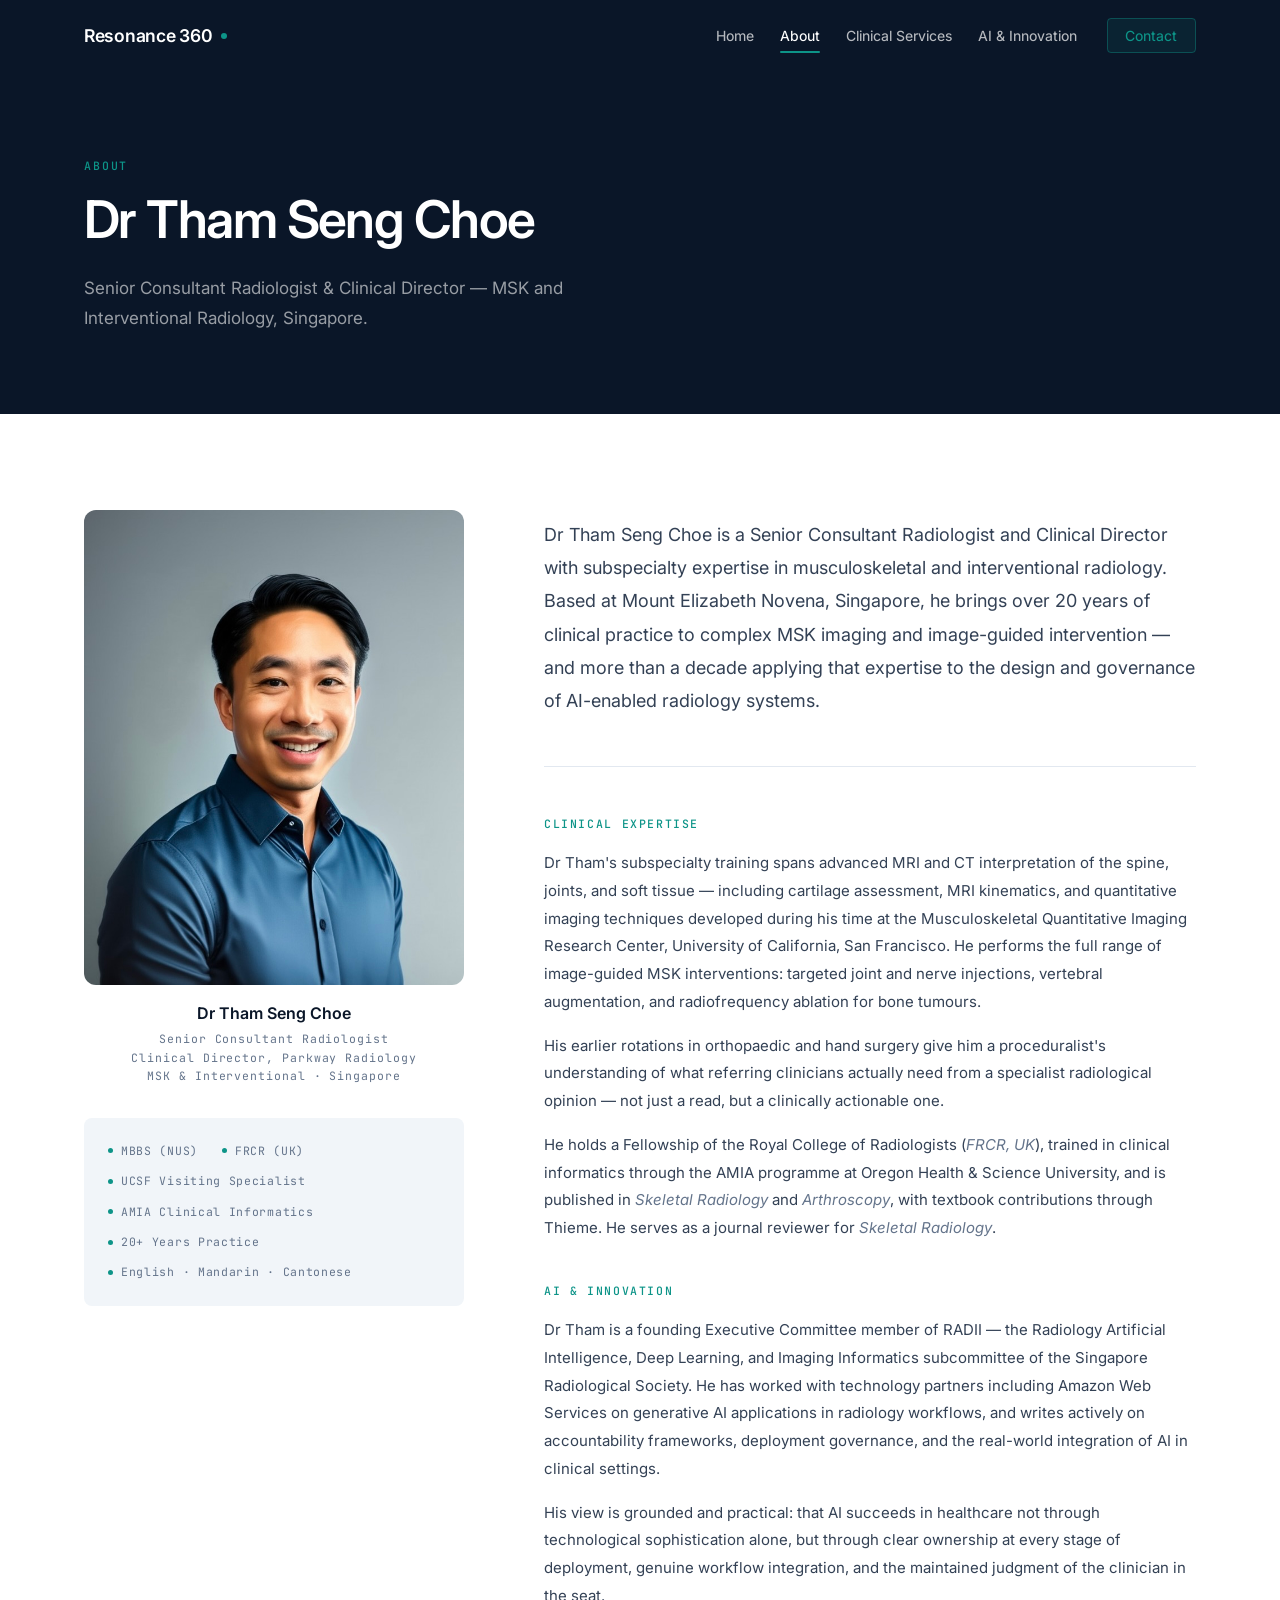
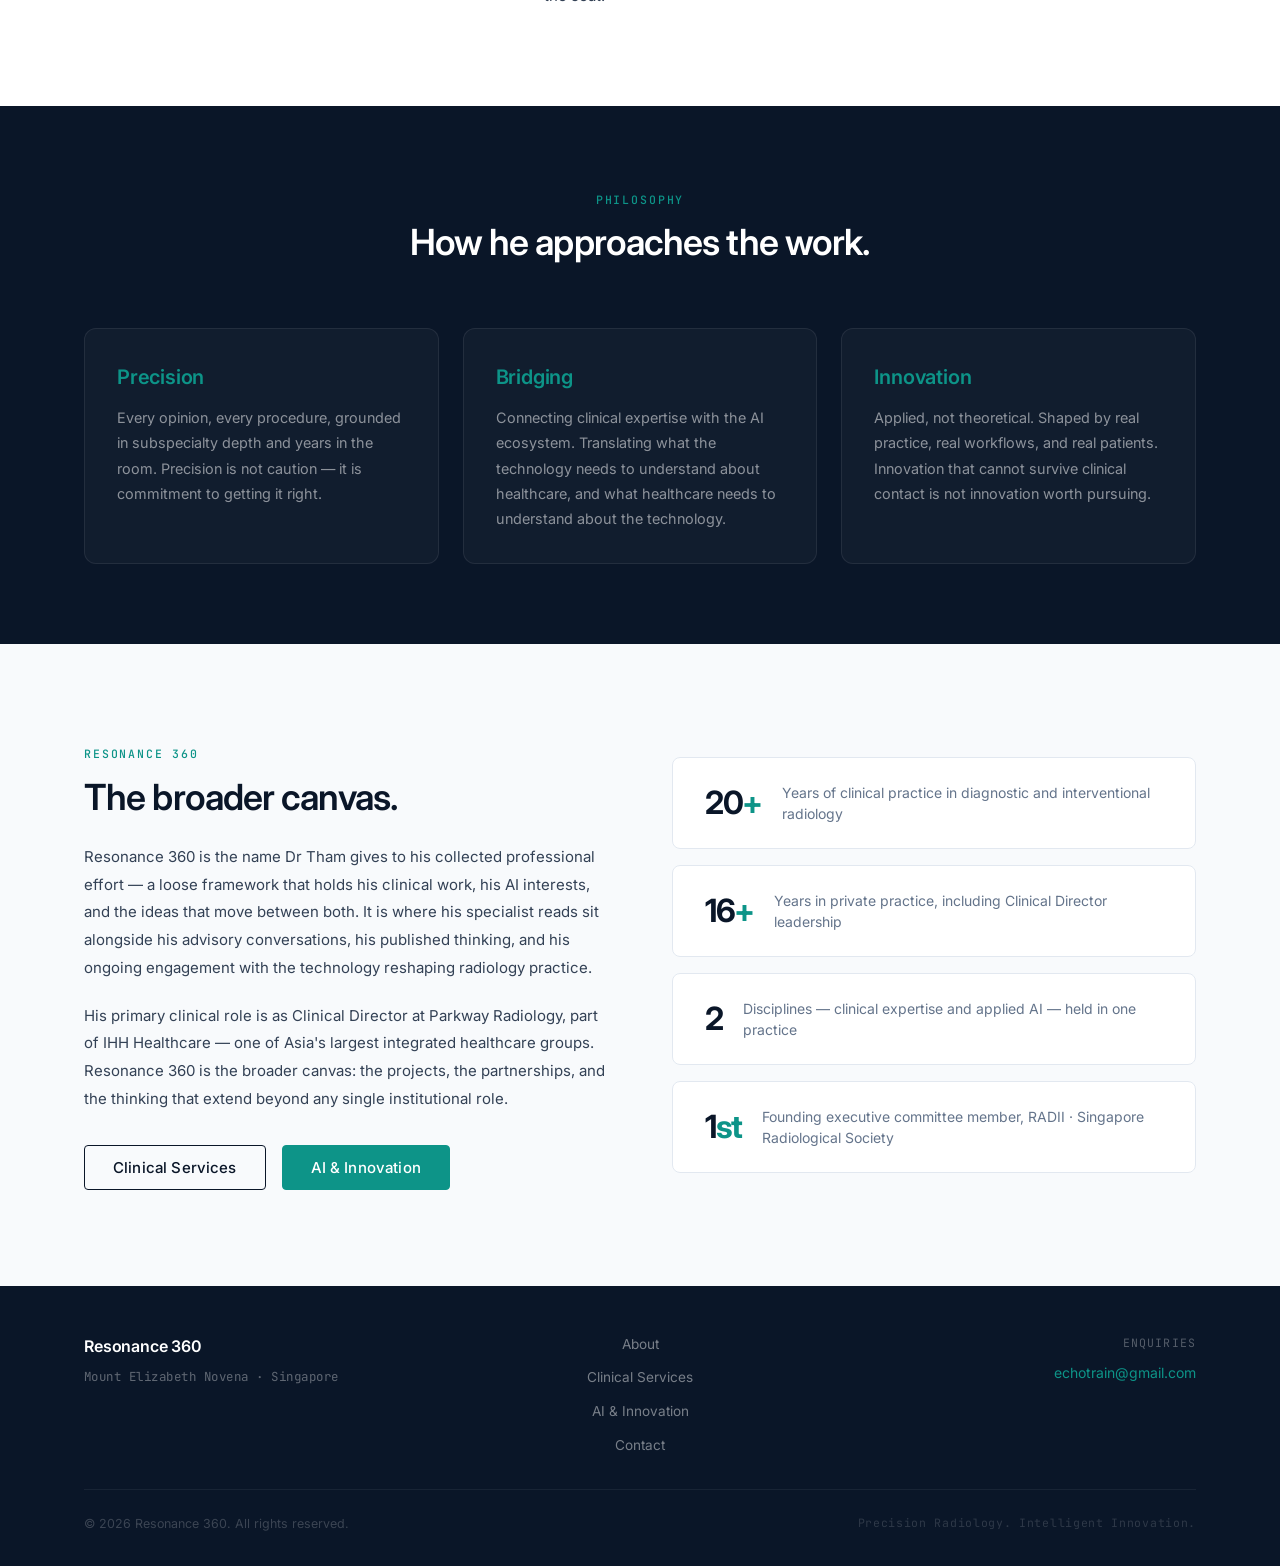
==== about.html @ cc8df061 "Initial commit — Resonance 360 website" ====
<!DOCTYPE html>
<html lang="en">
<head>
  <meta charset="UTF-8" />
  <meta name="viewport" content="width=device-width, initial-scale=1.0" />
  <title>About — Resonance 360</title>
  <meta name="description" content="Dr Tham Seng Choe, Senior Consultant Radiologist and Clinical Director, subspecialty in MSK and Interventional Radiology. Singapore." />
  <link rel="preconnect" href="https://fonts.googleapis.com" />
  <link rel="preconnect" href="https://fonts.gstatic.com" crossorigin />
  <link href="https://fonts.googleapis.com/css2?family=Inter:wght@300;400;500;600;700&family=JetBrains+Mono:wght@400;500;600&display=swap" rel="stylesheet" />
  <link rel="stylesheet" href="css/styles.css" />
  <style>
    /* ── About page specific styles ─────────────────────── */

    /* Bio section */
    .bio {
      padding: var(--sp-24) 0;
      background: var(--white);
    }
    .bio__grid {
      display: grid;
      grid-template-columns: 380px 1fr;
      gap: var(--sp-20);
      align-items: start;
    }

    /* Portrait */
    .bio__portrait-wrap {
      position: sticky;
      top: calc(var(--nav-height) + var(--sp-8));
    }
    .bio__portrait {
      width: 100%;
      aspect-ratio: 4 / 5;
      object-fit: cover;
      object-position: center top;
      border-radius: var(--r-lg);
      display: block;
    }
    .bio__portrait-caption {
      margin-top: var(--sp-4);
      text-align: center;
    }
    .bio__portrait-name {
      font-size: 1rem;
      font-weight: 600;
      color: var(--navy);
      display: block;
      margin-bottom: var(--sp-1);
    }
    .bio__portrait-title {
      font-family: var(--font-mono);
      font-size: 0.72rem;
      letter-spacing: 0.08em;
      color: var(--text-muted);
      display: block;
      line-height: 1.6;
    }

    /* Bio text */
    .bio__text { padding-top: var(--sp-2); }

    .bio__intro {
      font-size: 1.125rem;
      line-height: 1.85;
      color: var(--text-mid);
      margin-bottom: var(--sp-12);
      padding-bottom: var(--sp-12);
      border-bottom: 1px solid var(--grey-200);
    }

    .bio__section { margin-bottom: var(--sp-10); }
    .bio__section:last-child { margin-bottom: 0; }

    .bio__section-heading {
      font-size: 0.72rem;
      font-family: var(--font-mono);
      font-weight: 500;
      letter-spacing: 0.14em;
      text-transform: uppercase;
      color: var(--teal);
      margin-bottom: var(--sp-4);
    }

    .bio__section p {
      font-size: 0.9375rem;
      line-height: 1.85;
      color: var(--text-mid);
      margin-bottom: var(--sp-4);
    }
    .bio__section p:last-child { margin-bottom: 0; }

    .bio__section em {
      font-style: italic;
      color: var(--text-muted);
    }

    /* Credentials strip */
    .credentials {
      margin-top: var(--sp-8);
      padding: var(--sp-6);
      background: var(--grey-100);
      border-radius: var(--r-md);
      display: flex;
      flex-wrap: wrap;
      gap: var(--sp-3) var(--sp-6);
    }
    .credential {
      font-family: var(--font-mono);
      font-size: 0.72rem;
      letter-spacing: 0.06em;
      color: var(--text-muted);
      display: flex;
      align-items: center;
      gap: var(--sp-2);
    }
    .credential::before {
      content: '';
      width: 5px;
      height: 5px;
      border-radius: 50%;
      background: var(--teal);
      flex-shrink: 0;
    }

    /* Philosophy section */
    .philosophy {
      padding: var(--sp-20) 0;
      background: var(--navy);
    }
    .philosophy__intro {
      text-align: center;
      margin-bottom: var(--sp-16);
    }
    .philosophy__heading {
      font-size: clamp(1.6rem, 3vw, 2.25rem);
      font-weight: 600;
      color: var(--white);
      letter-spacing: -0.025em;
      line-height: 1.2;
    }
    .philosophy__grid {
      display: grid;
      grid-template-columns: repeat(3, 1fr);
      gap: var(--sp-6);
    }
    .philosophy__card {
      padding: var(--sp-8);
      border: 1px solid rgba(255, 255, 255, 0.08);
      border-radius: var(--r-lg);
      background: rgba(255, 255, 255, 0.03);
      transition: background var(--t-base), border-color var(--t-base);
    }
    .philosophy__card:hover {
      background: rgba(255, 255, 255, 0.055);
      border-color: rgba(13, 148, 136, 0.3);
    }
    .philosophy__value {
      font-size: 1.25rem;
      font-weight: 600;
      color: var(--teal);
      letter-spacing: -0.01em;
      margin-bottom: var(--sp-3);
    }
    .philosophy__desc {
      font-size: 0.9rem;
      line-height: 1.75;
      color: rgba(255, 255, 255, 0.52);
    }

    /* R360 section */
    .about-r360 {
      padding: var(--sp-24) 0;
      background: var(--off-white);
    }
    .about-r360__grid {
      display: grid;
      grid-template-columns: 1fr 1fr;
      gap: var(--sp-16);
      align-items: center;
    }
    .about-r360__heading {
      font-size: clamp(1.6rem, 3vw, 2.25rem);
      font-weight: 600;
      color: var(--navy);
      letter-spacing: -0.025em;
      line-height: 1.2;
      margin-bottom: var(--sp-6);
    }
    .about-r360__body p {
      font-size: 0.9375rem;
      line-height: 1.85;
      color: var(--text-mid);
      margin-bottom: var(--sp-5);
    }
    .about-r360__body p:last-child { margin-bottom: 0; }
    .about-r360__ctas {
      margin-top: var(--sp-8);
      display: flex;
      gap: var(--sp-4);
      flex-wrap: wrap;
    }

    .about-r360__visual {
      display: flex;
      flex-direction: column;
      gap: var(--sp-4);
    }
    .stat-card {
      background: var(--white);
      border: 1px solid var(--grey-200);
      border-radius: var(--r-md);
      padding: var(--sp-6) var(--sp-8);
      display: flex;
      align-items: center;
      gap: var(--sp-5);
      transition: transform var(--t-slow), box-shadow var(--t-slow);
    }
    .stat-card:hover {
      transform: translateX(4px);
      box-shadow: 0 4px 20px rgba(0,0,0,0.06);
    }
    .stat-card__num {
      font-size: 2rem;
      font-weight: 700;
      color: var(--navy);
      letter-spacing: -0.04em;
      line-height: 1;
      flex-shrink: 0;
    }
    .stat-card__num span {
      color: var(--teal);
    }
    .stat-card__label {
      font-size: 0.875rem;
      line-height: 1.5;
      color: var(--text-muted);
    }

    /* ── Responsive ──────────────────────────────────────── */
    @media (max-width: 960px) {
      .bio__grid {
        grid-template-columns: 1fr;
        gap: var(--sp-10);
      }
      .bio__portrait-wrap {
        position: static;
        max-width: 300px;
        margin: 0 auto;
      }
      .bio__portrait-caption { text-align: center; }

      .about-r360__grid {
        grid-template-columns: 1fr;
        gap: var(--sp-10);
      }
      .about-r360__visual { order: -1; }
    }

    @media (max-width: 768px) {
      .bio { padding: var(--sp-16) 0; }

      .philosophy__grid {
        grid-template-columns: 1fr;
        gap: var(--sp-4);
      }

      .about-r360 { padding: var(--sp-16) 0; }
      .about-r360__ctas { flex-direction: column; }
      .about-r360__ctas .btn { justify-content: center; }
    }
  </style>
</head>
<body class="page-about">

  <!-- ── Navigation ─────────────────────────────────────── -->
  <nav class="nav" id="nav" role="navigation" aria-label="Main navigation">
    <div class="container">
      <a href="index.html" class="nav__logo" aria-label="Resonance 360 home">
        <span class="nav__logo-text">Resonance 360</span>
        <span class="nav__logo-dot" aria-hidden="true"></span>
      </a>
      <button class="nav__hamburger" id="navToggle" aria-label="Toggle navigation" aria-expanded="false" aria-controls="navLinks">
        <span></span><span></span><span></span>
      </button>
      <ul class="nav__links" id="navLinks" role="list">
        <li><a href="index.html"         class="nav__link">Home</a></li>
        <li><a href="about.html"         class="nav__link active">About</a></li>
        <li><a href="clinical.html"      class="nav__link">Clinical Services</a></li>
        <li><a href="ai-innovation.html" class="nav__link">AI &amp; Innovation</a></li>
        <li><a href="contact.html"       class="nav__link nav__link--cta">Contact</a></li>
      </ul>
    </div>
  </nav>

  <!-- ── Page Hero ──────────────────────────────────────── -->
  <header class="page-hero">
    <div class="container">
      <span class="label">About</span>
      <h1 class="page-hero__heading">Dr Tham Seng Choe</h1>
      <p class="page-hero__sub">Senior Consultant Radiologist &amp; Clinical Director — MSK and Interventional Radiology, Singapore.</p>
    </div>
  </header>

  <main>

    <!-- ── Bio ────────────────────────────────────────────── -->
    <section class="bio" aria-label="Biography">
      <div class="container">
        <div class="bio__grid">

          <!-- Portrait -->
          <div class="bio__portrait-wrap reveal">
            <img
              src="assets/images/dr-tham.jpg"
              alt="Dr Tham Seng Choe, Senior Consultant Radiologist"
              class="bio__portrait"
              loading="eager"
            />
            <div class="bio__portrait-caption">
              <span class="bio__portrait-name">Dr Tham Seng Choe</span>
              <span class="bio__portrait-title">
                Senior Consultant Radiologist<br />
                Clinical Director, Parkway Radiology<br />
                MSK &amp; Interventional · Singapore
              </span>
            </div>

            <!-- Credential tags -->
            <div class="credentials">
              <span class="credential">MBBS (NUS)</span>
              <span class="credential">FRCR (UK)</span>
              <span class="credential">UCSF Visiting Specialist</span>
              <span class="credential">AMIA Clinical Informatics</span>
              <span class="credential">20+ Years Practice</span>
              <span class="credential">English · Mandarin · Cantonese</span>
            </div>
          </div>

          <!-- Text -->
          <div class="bio__text">

            <p class="bio__intro reveal reveal-delay-1">
              Dr Tham Seng Choe is a Senior Consultant Radiologist and Clinical Director
              with subspecialty expertise in musculoskeletal and interventional radiology.
              Based at Mount Elizabeth Novena, Singapore, he brings over 20 years of
              clinical practice to complex MSK imaging and image-guided intervention —
              and more than a decade applying that expertise to the design and governance
              of AI-enabled radiology systems.
            </p>

            <div class="bio__section reveal reveal-delay-2">
              <h2 class="bio__section-heading">Clinical Expertise</h2>
              <p>
                Dr Tham's subspecialty training spans advanced MRI and CT interpretation
                of the spine, joints, and soft tissue — including cartilage assessment,
                MRI kinematics, and quantitative imaging techniques developed during his
                time at the Musculoskeletal Quantitative Imaging Research Center,
                University of California, San Francisco. He performs the full range of
                image-guided MSK interventions: targeted joint and nerve injections,
                vertebral augmentation, and radiofrequency ablation for bone tumours.
              </p>
              <p>
                His earlier rotations in orthopaedic and hand surgery give him a
                proceduralist's understanding of what referring clinicians actually need
                from a specialist radiological opinion — not just a read, but a clinically
                actionable one.
              </p>
              <p>
                He holds a Fellowship of the Royal College of Radiologists
                (<em>FRCR, UK</em>), trained in clinical informatics through the AMIA
                programme at Oregon Health &amp; Science University, and is published
                in <em>Skeletal Radiology</em> and <em>Arthroscopy</em>, with textbook
                contributions through Thieme. He serves as a journal reviewer for
                <em>Skeletal Radiology</em>.
              </p>
            </div>

            <div class="bio__section reveal reveal-delay-3">
              <h2 class="bio__section-heading">AI &amp; Innovation</h2>
              <p>
                Dr Tham is a founding Executive Committee member of RADII — the
                Radiology Artificial Intelligence, Deep Learning, and Imaging Informatics
                subcommittee of the Singapore Radiological Society. He has worked with
                technology partners including Amazon Web Services on generative AI
                applications in radiology workflows, and writes actively on accountability
                frameworks, deployment governance, and the real-world integration of AI
                in clinical settings.
              </p>
              <p>
                His view is grounded and practical: that AI succeeds in healthcare not
                through technological sophistication alone, but through clear ownership
                at every stage of deployment, genuine workflow integration, and the
                maintained judgment of the clinician in the seat.
              </p>
            </div>

          </div>
        </div>
      </div>
    </section>

    <!-- ── Philosophy ─────────────────────────────────────── -->
    <section class="philosophy" aria-label="Philosophy">
      <div class="container">
        <div class="philosophy__intro reveal">
          <span class="label">Philosophy</span>
          <h2 class="philosophy__heading">How he approaches the work.</h2>
        </div>
        <div class="philosophy__grid">
          <div class="philosophy__card reveal reveal-delay-1">
            <p class="philosophy__value">Precision</p>
            <p class="philosophy__desc">
              Every opinion, every procedure, grounded in subspecialty depth
              and years in the room. Precision is not caution — it is
              commitment to getting it right.
            </p>
          </div>
          <div class="philosophy__card reveal reveal-delay-2">
            <p class="philosophy__value">Bridging</p>
            <p class="philosophy__desc">
              Connecting clinical expertise with the AI ecosystem. Translating
              what the technology needs to understand about healthcare, and
              what healthcare needs to understand about the technology.
            </p>
          </div>
          <div class="philosophy__card reveal reveal-delay-3">
            <p class="philosophy__value">Innovation</p>
            <p class="philosophy__desc">
              Applied, not theoretical. Shaped by real practice, real
              workflows, and real patients. Innovation that cannot survive
              clinical contact is not innovation worth pursuing.
            </p>
          </div>
        </div>
      </div>
    </section>

    <!-- ── About R360 ──────────────────────────────────────── -->
    <section class="about-r360" aria-label="About Resonance 360">
      <div class="container">
        <div class="about-r360__grid">

          <div class="about-r360__body reveal">
            <span class="label">Resonance 360</span>
            <h2 class="about-r360__heading">The broader canvas.</h2>
            <p>
              Resonance 360 is the name Dr Tham gives to his collected professional
              effort — a loose framework that holds his clinical work, his AI interests,
              and the ideas that move between both. It is where his specialist reads
              sit alongside his advisory conversations, his published thinking, and
              his ongoing engagement with the technology reshaping radiology practice.
            </p>
            <p>
              His primary clinical role is as Clinical Director at Parkway Radiology,
              part of IHH Healthcare — one of Asia's largest integrated healthcare
              groups. Resonance 360 is the broader canvas: the projects, the
              partnerships, and the thinking that extend beyond any single
              institutional role.
            </p>
            <div class="about-r360__ctas">
              <a href="clinical.html" class="btn btn--outline-navy">Clinical Services</a>
              <a href="ai-innovation.html" class="btn btn--teal">AI &amp; Innovation</a>
            </div>
          </div>

          <div class="about-r360__visual reveal reveal-delay-2">
            <div class="stat-card">
              <div class="stat-card__num">20<span>+</span></div>
              <div class="stat-card__label">Years of clinical practice in diagnostic and interventional radiology</div>
            </div>
            <div class="stat-card">
              <div class="stat-card__num">16<span>+</span></div>
              <div class="stat-card__label">Years in private practice, including Clinical Director leadership</div>
            </div>
            <div class="stat-card">
              <div class="stat-card__num">2</div>
              <div class="stat-card__label">Disciplines — clinical expertise and applied AI — held in one practice</div>
            </div>
            <div class="stat-card">
              <div class="stat-card__num">1<span>st</span></div>
              <div class="stat-card__label">Founding executive committee member, RADII · Singapore Radiological Society</div>
            </div>
          </div>

        </div>
      </div>
    </section>

  </main>

  <!-- ── Footer ─────────────────────────────────────────── -->
  <footer class="footer" role="contentinfo">
    <div class="container">
      <div class="footer__brand">
        <span class="footer__logo">Resonance 360</span>
        <p class="footer__location">Mount Elizabeth Novena · Singapore</p>
      </div>
      <nav class="footer__nav" aria-label="Footer navigation">
        <a href="about.html">About</a>
        <a href="clinical.html">Clinical Services</a>
        <a href="ai-innovation.html">AI &amp; Innovation</a>
        <a href="contact.html">Contact</a>
      </nav>
      <div class="footer__contact">
        <p class="footer__contact-label">Enquiries</p>
        <a href="mailto:echotrain@gmail.com" class="footer__contact-email">echotrain@gmail.com</a>
      </div>
      <div class="footer__bottom">
        <p class="footer__copy">&copy; <span id="year"></span> Resonance 360. All rights reserved.</p>
        <p class="footer__tagline">Precision Radiology. Intelligent Innovation.</p>
      </div>
    </div>
  </footer>

  <script src="js/main.js"></script>
</body>
</html>
---- css/styles.css ----
/* ============================================================
   RESONANCE 360 — DESIGN SYSTEM & GLOBAL STYLES
   ============================================================ */

/* ── Custom Properties ───────────────────────────────────── */
:root {
  /* Colours */
  --navy:         #0A1628;
  --navy-mid:     #112240;
  --navy-light:   #1E3A5F;
  --teal:         #0D9488;
  --teal-hover:   #0F766E;
  --teal-dim:     rgba(13, 148, 136, 0.12);
  --white:        #FFFFFF;
  --off-white:    #F8FAFC;
  --grey-100:     #F1F5F9;
  --grey-200:     #E2E8F0;
  --grey-400:     #94A3B8;
  --grey-600:     #475569;
  --grey-800:     #1E293B;
  --text-dark:    #0F172A;
  --text-mid:     #334155;
  --text-muted:   #64748B;

  /* Typography */
  --font-sans: 'Inter', system-ui, -apple-system, sans-serif;
  --font-mono: 'JetBrains Mono', 'Courier New', monospace;

  /* Layout */
  --container-max:     1160px;
  --container-pad:     1.5rem;
  --nav-height:        72px;

  /* Spacing scale */
  --sp-1:  0.25rem;
  --sp-2:  0.5rem;
  --sp-3:  0.75rem;
  --sp-4:  1rem;
  --sp-5:  1.25rem;
  --sp-6:  1.5rem;
  --sp-8:  2rem;
  --sp-10: 2.5rem;
  --sp-12: 3rem;
  --sp-16: 4rem;
  --sp-20: 5rem;
  --sp-24: 6rem;

  /* Radii */
  --r-sm:  4px;
  --r-md:  8px;
  --r-lg:  12px;
  --r-xl:  20px;

  /* Transitions */
  --t-fast:   150ms ease;
  --t-base:   250ms ease;
  --t-slow:   400ms cubic-bezier(0.16, 1, 0.3, 1);
}

/* ── Reset ───────────────────────────────────────────────── */
*, *::before, *::after {
  box-sizing: border-box;
  margin: 0;
  padding: 0;
}

html {
  font-size: 16px;
  scroll-behavior: smooth;
  -webkit-font-smoothing: antialiased;
  -moz-osx-font-smoothing: grayscale;
}

body {
  font-family: var(--font-sans);
  color: var(--text-dark);
  background: var(--white);
  line-height: 1.6;
  overflow-x: hidden;
}

img { max-width: 100%; height: auto; display: block; }
a   { text-decoration: none; color: inherit; }
ul  { list-style: none; }

/* ── Container ───────────────────────────────────────────── */
.container {
  max-width: var(--container-max);
  margin: 0 auto;
  padding: 0 var(--container-pad);
  width: 100%;
}

/* ── Section labels (mono, teal) ─────────────────────────── */
.label {
  display: inline-block;
  font-family: var(--font-mono);
  font-size: 0.72rem;
  font-weight: 500;
  letter-spacing: 0.16em;
  text-transform: uppercase;
  color: var(--teal);
  margin-bottom: var(--sp-3);
}

/* ── Buttons ─────────────────────────────────────────────── */
.btn {
  display: inline-flex;
  align-items: center;
  gap: var(--sp-2);
  padding: 0.875rem 1.75rem;
  font-family: var(--font-sans);
  font-size: 0.9375rem;
  font-weight: 500;
  letter-spacing: 0.01em;
  border-radius: var(--r-sm);
  border: 1.5px solid transparent;
  cursor: pointer;
  transition: all var(--t-base);
  white-space: nowrap;
  line-height: 1;
}

.btn--teal {
  background: var(--teal);
  border-color: var(--teal);
  color: var(--white);
}
.btn--teal:hover {
  background: var(--teal-hover);
  border-color: var(--teal-hover);
  transform: translateY(-1px);
  box-shadow: 0 6px 24px rgba(13, 148, 136, 0.35);
}

.btn--outline-white {
  background: transparent;
  border-color: rgba(255, 255, 255, 0.35);
  color: var(--white);
}
.btn--outline-white:hover {
  background: rgba(255, 255, 255, 0.07);
  border-color: rgba(255, 255, 255, 0.65);
  transform: translateY(-1px);
}

.btn--outline-navy {
  background: transparent;
  border-color: var(--navy);
  color: var(--navy);
}
.btn--outline-navy:hover {
  background: var(--navy);
  color: var(--white);
  transform: translateY(-1px);
}

.btn--outline-teal {
  background: transparent;
  border-color: var(--teal);
  color: var(--teal);
}
.btn--outline-teal:hover {
  background: var(--teal);
  color: var(--white);
  transform: translateY(-1px);
}

/* ── Navigation ──────────────────────────────────────────── */
.nav {
  position: fixed;
  top: 0; left: 0; right: 0;
  z-index: 200;
  height: var(--nav-height);
  transition: background var(--t-base), box-shadow var(--t-base);
}

/* Homepage: transparent until scrolled */
.page-home .nav { background: transparent; }

/* All other pages: always solid */
.page-about   .nav,
.page-clinical .nav,
.page-ai       .nav,
.page-contact  .nav { background: var(--navy); }

/* Scrolled state */
.nav.is-scrolled {
  background: var(--navy) !important;
  box-shadow: 0 1px 0 rgba(255, 255, 255, 0.07);
}

.nav .container {
  display: flex;
  align-items: center;
  justify-content: space-between;
  height: 100%;
}

/* Logo */
.nav__logo {
  display: flex;
  align-items: center;
  gap: var(--sp-2);
}
.nav__logo-text {
  font-size: 1.1rem;
  font-weight: 600;
  color: var(--white);
  letter-spacing: -0.015em;
}
.nav__logo-dot {
  width: 6px;
  height: 6px;
  border-radius: 50%;
  background: var(--teal);
  flex-shrink: 0;
  margin-top: 1px;
}

/* Links */
.nav__links {
  display: flex;
  align-items: center;
  gap: 2px;
}
.nav__link {
  font-size: 0.875rem;
  font-weight: 450;
  color: rgba(255, 255, 255, 0.7);
  padding: var(--sp-2) var(--sp-3);
  border-radius: var(--r-sm);
  transition: color var(--t-fast);
  position: relative;
}
.nav__link:hover,
.nav__link.active { color: var(--white); }

.nav__link.active::after {
  content: '';
  position: absolute;
  bottom: -1px;
  left: var(--sp-3);
  right: var(--sp-3);
  height: 2px;
  background: var(--teal);
  border-radius: 1px;
}

.nav__link--cta {
  margin-left: var(--sp-4);
  padding: 0.5rem 1.1rem;
  border: 1px solid rgba(13, 148, 136, 0.4);
  background: rgba(13, 148, 136, 0.1);
  color: var(--teal) !important;
  border-radius: var(--r-sm);
}
.nav__link--cta:hover {
  background: rgba(13, 148, 136, 0.2);
}
.nav__link--cta.active::after { display: none; }

/* Hamburger */
.nav__hamburger {
  display: none;
  flex-direction: column;
  gap: 5px;
  background: none;
  border: none;
  cursor: pointer;
  padding: var(--sp-2);
  z-index: 10;
}
.nav__hamburger span {
  display: block;
  width: 22px;
  height: 2px;
  background: var(--white);
  border-radius: 1px;
  transition: all var(--t-base);
}
.nav__hamburger.is-open span:nth-child(1) { transform: translateY(7px) rotate(45deg); }
.nav__hamburger.is-open span:nth-child(2) { opacity: 0; transform: scaleX(0); }
.nav__hamburger.is-open span:nth-child(3) { transform: translateY(-7px) rotate(-45deg); }

/* ── Hero ─────────────────────────────────────────────────── */
.hero {
  position: relative;
  min-height: 100vh;
  display: flex;
  align-items: center;
  background: var(--navy);
  overflow: hidden;
}

/* Background layers */
.hero__bg {
  position: absolute;
  inset: 0;
  pointer-events: none;
}
.hero__bg::before {
  content: '';
  position: absolute;
  inset: 0;
  background:
    radial-gradient(ellipse 90% 60% at 50% -10%, rgba(13, 148, 136, 0.1) 0%, transparent 65%),
    radial-gradient(ellipse 50% 70% at 95% 100%, rgba(30, 58, 95, 0.7) 0%, transparent 60%);
}
/* Dot grid */
.hero__bg::after {
  content: '';
  position: absolute;
  inset: 0;
  background-image: radial-gradient(circle, rgba(255, 255, 255, 0.045) 1px, transparent 1px);
  background-size: 36px 36px;
  mask-image: radial-gradient(ellipse 85% 75% at 50% 50%, black 30%, transparent 100%);
  -webkit-mask-image: radial-gradient(ellipse 85% 75% at 50% 50%, black 30%, transparent 100%);
}

.hero .container {
  position: relative;
  z-index: 1;
  padding-top: var(--nav-height);
  padding-bottom: var(--sp-24);
}

.hero__content { max-width: 760px; }

.hero__label {
  opacity: 0;
  animation: fadeUp 0.6s ease forwards 0.1s;
}

.hero__heading {
  display: flex;
  flex-direction: column;
  font-size: clamp(2.4rem, 6vw, 4.25rem);
  font-weight: 600;
  line-height: 1.08;
  letter-spacing: -0.03em;
  color: var(--white);
  margin-bottom: var(--sp-8);
  opacity: 0;
  animation: fadeUp 0.6s ease forwards 0.25s;
}
.hero__heading-line { display: block; }
.hero__heading-line--accent { color: var(--teal); }

.hero__mission {
  font-size: clamp(1rem, 2vw, 1.125rem);
  line-height: 1.8;
  color: rgba(255, 255, 255, 0.6);
  max-width: 600px;
  margin-bottom: var(--sp-10);
  opacity: 0;
  animation: fadeUp 0.6s ease forwards 0.4s;
}

.hero__ctas {
  display: flex;
  flex-wrap: wrap;
  gap: var(--sp-4);
  opacity: 0;
  animation: fadeUp 0.6s ease forwards 0.55s;
}

/* Scroll hint */
.hero__scroll {
  position: absolute;
  bottom: var(--sp-8);
  left: 50%;
  transform: translateX(-50%);
  display: flex;
  flex-direction: column;
  align-items: center;
  gap: var(--sp-2);
  color: rgba(255, 255, 255, 0.25);
  font-family: var(--font-mono);
  font-size: 0.68rem;
  letter-spacing: 0.14em;
  text-transform: uppercase;
  opacity: 0;
  animation: fadeIn 0.8s ease forwards 1.4s;
}
.hero__scroll svg {
  animation: arrowBounce 2s ease-in-out infinite;
}

/* ── Pillars (homepage "What We Do") ─────────────────────── */
.pillars {
  padding: var(--sp-24) 0;
  background: var(--off-white);
}

.pillars__intro {
  text-align: center;
  margin-bottom: var(--sp-16);
}
.pillars__heading {
  font-size: clamp(1.75rem, 3vw, 2.4rem);
  font-weight: 600;
  color: var(--navy);
  letter-spacing: -0.025em;
  line-height: 1.2;
}

.pillars__grid {
  display: grid;
  grid-template-columns: 1fr 1fr;
  gap: var(--sp-8);
}

.pillar {
  background: var(--white);
  padding: var(--sp-12) var(--sp-10);
  border-radius: var(--r-lg);
  border: 1px solid var(--grey-200);
  display: flex;
  flex-direction: column;
  transition: transform var(--t-slow), box-shadow var(--t-slow);
}
.pillar:hover {
  transform: translateY(-5px);
  box-shadow: 0 16px 48px rgba(0, 0, 0, 0.08);
}
.pillar--ai {
  border-top: 3px solid var(--teal);
}

.pillar__icon {
  width: 52px;
  height: 52px;
  display: flex;
  align-items: center;
  justify-content: center;
  border-radius: var(--r-md);
  background: var(--grey-100);
  color: var(--navy);
  margin-bottom: var(--sp-6);
}
.pillar--ai .pillar__icon {
  background: var(--teal-dim);
  color: var(--teal);
}

.pillar__label {
  font-size: 0.72rem;
  font-weight: 500;
  letter-spacing: 0.14em;
  text-transform: uppercase;
  color: var(--text-muted);
  margin-bottom: var(--sp-3);
}
.pillar__label--mono {
  font-family: var(--font-mono);
  color: var(--teal);
}

.pillar__heading {
  font-size: 1.45rem;
  font-weight: 600;
  color: var(--navy);
  letter-spacing: -0.02em;
  line-height: 1.25;
  margin-bottom: var(--sp-4);
}
.pillar__heading--mono {
  font-family: var(--font-mono);
  font-size: 1.2rem;
  font-weight: 500;
}

.pillar__body {
  font-size: 0.9375rem;
  line-height: 1.8;
  color: var(--text-muted);
  flex: 1;
  margin-bottom: var(--sp-8);
}

.pillar__link {
  display: inline-flex;
  align-items: center;
  gap: var(--sp-2);
  font-size: 0.875rem;
  font-weight: 500;
  color: var(--navy);
  transition: gap var(--t-fast), color var(--t-fast);
}
.pillar__link:hover { gap: var(--sp-3); }
.pillar__link--teal { color: var(--teal); }
.pillar__link--teal:hover { color: var(--teal-hover); }

/* ── Inner page hero (shared across non-home pages) ──────── */
.page-hero {
  background: var(--navy);
  padding: calc(var(--nav-height) + var(--sp-20)) 0 var(--sp-20);
}
.page-hero .label { margin-bottom: var(--sp-4); }
.page-hero__heading {
  font-size: clamp(2rem, 5vw, 3.25rem);
  font-weight: 600;
  color: var(--white);
  letter-spacing: -0.03em;
  line-height: 1.1;
  margin-bottom: var(--sp-6);
}
.page-hero__sub {
  font-size: 1.0625rem;
  line-height: 1.8;
  color: rgba(255, 255, 255, 0.58);
  max-width: 560px;
}

/* ── Divider ─────────────────────────────────────────────── */
.divider {
  height: 1px;
  background: var(--grey-200);
  margin: 0;
}

/* ── Under Construction (stub pages) ─────────────────────── */
.under-construction {
  padding: var(--sp-24) 0;
  text-align: center;
}
.under-construction__badge {
  display: inline-flex;
  align-items: center;
  gap: var(--sp-2);
  background: var(--teal-dim);
  border: 1px solid rgba(13, 148, 136, 0.2);
  color: var(--teal);
  font-family: var(--font-mono);
  font-size: 0.72rem;
  letter-spacing: 0.12em;
  text-transform: uppercase;
  padding: var(--sp-2) var(--sp-4);
  border-radius: 100px;
  margin-bottom: var(--sp-8);
}
.under-construction__badge::before {
  content: '';
  width: 7px;
  height: 7px;
  border-radius: 50%;
  background: var(--teal);
  animation: pulse 2s ease-in-out infinite;
}
.under-construction h2 {
  font-size: clamp(1.5rem, 3vw, 2rem);
  font-weight: 600;
  color: var(--navy);
  letter-spacing: -0.02em;
  margin-bottom: var(--sp-4);
}
.under-construction p {
  font-size: 1rem;
  color: var(--text-muted);
  max-width: 460px;
  margin: 0 auto var(--sp-8);
  line-height: 1.75;
}

/* ── Footer ──────────────────────────────────────────────── */
.footer {
  background: var(--navy);
  padding: var(--sp-12) 0 var(--sp-8);
}
.footer .container {
  display: grid;
  grid-template-columns: 1fr auto 1fr;
  align-items: start;
  gap: var(--sp-8);
}
.footer__brand {}
.footer__logo {
  display: block;
  font-size: 1rem;
  font-weight: 600;
  color: var(--white);
  letter-spacing: -0.01em;
  margin-bottom: var(--sp-2);
}
.footer__location {
  font-size: 0.78rem;
  color: rgba(255, 255, 255, 0.35);
  font-family: var(--font-mono);
  letter-spacing: 0.04em;
}

.footer__nav {
  display: flex;
  flex-direction: column;
  align-items: center;
  gap: var(--sp-3);
}
.footer__nav a {
  font-size: 0.85rem;
  color: rgba(255, 255, 255, 0.45);
  transition: color var(--t-fast);
}
.footer__nav a:hover { color: var(--white); }

.footer__contact {
  text-align: right;
}
.footer__contact-label {
  font-size: 0.72rem;
  font-family: var(--font-mono);
  letter-spacing: 0.1em;
  text-transform: uppercase;
  color: rgba(255, 255, 255, 0.3);
  margin-bottom: var(--sp-2);
}
.footer__contact-email {
  font-size: 0.875rem;
  color: var(--teal);
  transition: color var(--t-fast);
}
.footer__contact-email:hover { color: #14B8A6; }

.footer__bottom {
  grid-column: 1 / -1;
  border-top: 1px solid rgba(255, 255, 255, 0.06);
  padding-top: var(--sp-6);
  display: flex;
  justify-content: space-between;
  align-items: center;
}
.footer__copy {
  font-size: 0.78rem;
  color: rgba(255, 255, 255, 0.2);
}
.footer__tagline {
  font-family: var(--font-mono);
  font-size: 0.72rem;
  color: rgba(255, 255, 255, 0.15);
  letter-spacing: 0.06em;
}

/* ── Scroll Reveal ───────────────────────────────────────── */
.reveal {
  opacity: 0;
  transform: translateY(28px);
  transition: opacity 0.6s cubic-bezier(0.16, 1, 0.3, 1),
              transform 0.6s cubic-bezier(0.16, 1, 0.3, 1);
}
.reveal.is-visible {
  opacity: 1;
  transform: translateY(0);
}
.reveal-delay-1 { transition-delay: 0.1s; }
.reveal-delay-2 { transition-delay: 0.2s; }
.reveal-delay-3 { transition-delay: 0.3s; }

/* ── Keyframes ───────────────────────────────────────────── */
@keyframes fadeUp {
  from { opacity: 0; transform: translateY(22px); }
  to   { opacity: 1; transform: translateY(0); }
}
@keyframes fadeIn {
  from { opacity: 0; }
  to   { opacity: 1; }
}
@keyframes arrowBounce {
  0%, 100% { transform: translateY(0); }
  50%       { transform: translateY(5px); }
}
@keyframes pulse {
  0%, 100% { opacity: 1; }
  50%       { opacity: 0.4; }
}

/* ── Responsive — Tablet ─────────────────────────────────── */
@media (max-width: 900px) {
  .footer .container {
    grid-template-columns: 1fr 1fr;
  }
  .footer__contact { text-align: left; }
  .footer__nav { flex-direction: row; flex-wrap: wrap; align-items: flex-start; gap: var(--sp-4); }
  .footer__bottom { grid-column: 1 / -1; }
}

/* ── Responsive — Mobile ─────────────────────────────────── */
@media (max-width: 768px) {
  :root {
    --container-pad: 1.25rem;
  }

  /* Nav mobile */
  .nav__hamburger { display: flex; }

  .nav__links {
    position: fixed;
    top: var(--nav-height);
    left: 0; right: 0;
    background: var(--navy);
    flex-direction: column;
    align-items: stretch;
    padding: var(--sp-4) var(--sp-6) var(--sp-8);
    border-top: 1px solid rgba(255, 255, 255, 0.06);
    transform: translateY(-8px);
    opacity: 0;
    pointer-events: none;
    transition: all var(--t-base);
    gap: 0;
    box-shadow: 0 24px 48px rgba(0,0,0,0.4);
  }
  .nav__links.is-open {
    transform: translateY(0);
    opacity: 1;
    pointer-events: auto;
  }
  .nav__link {
    padding: var(--sp-4) var(--sp-2);
    border-bottom: 1px solid rgba(255,255,255,0.06);
    font-size: 1rem;
  }
  .nav__link.active::after { display: none; }
  .nav__link--cta {
    margin-left: 0;
    margin-top: var(--sp-4);
    text-align: center;
    border-radius: var(--r-sm);
    justify-content: center;
  }

  /* Hero */
  .hero__ctas { flex-direction: column; }
  .hero__ctas .btn { justify-content: center; width: 100%; }
  .hero__scroll { display: none; }

  /* Pillars */
  .pillars { padding: var(--sp-16) 0; }
  .pillars__grid { grid-template-columns: 1fr; gap: var(--sp-6); }
  .pillar { padding: var(--sp-8) var(--sp-6); }

  /* Footer */
  .footer .container {
    grid-template-columns: 1fr;
    gap: var(--sp-8);
  }
  .footer__contact { text-align: left; }
  .footer__nav { flex-direction: row; flex-wrap: wrap; gap: var(--sp-4); }
  .footer__bottom { flex-direction: column; align-items: flex-start; gap: var(--sp-3); }
}

@media (max-width: 480px) {
  :root { --container-pad: 1rem; }
}
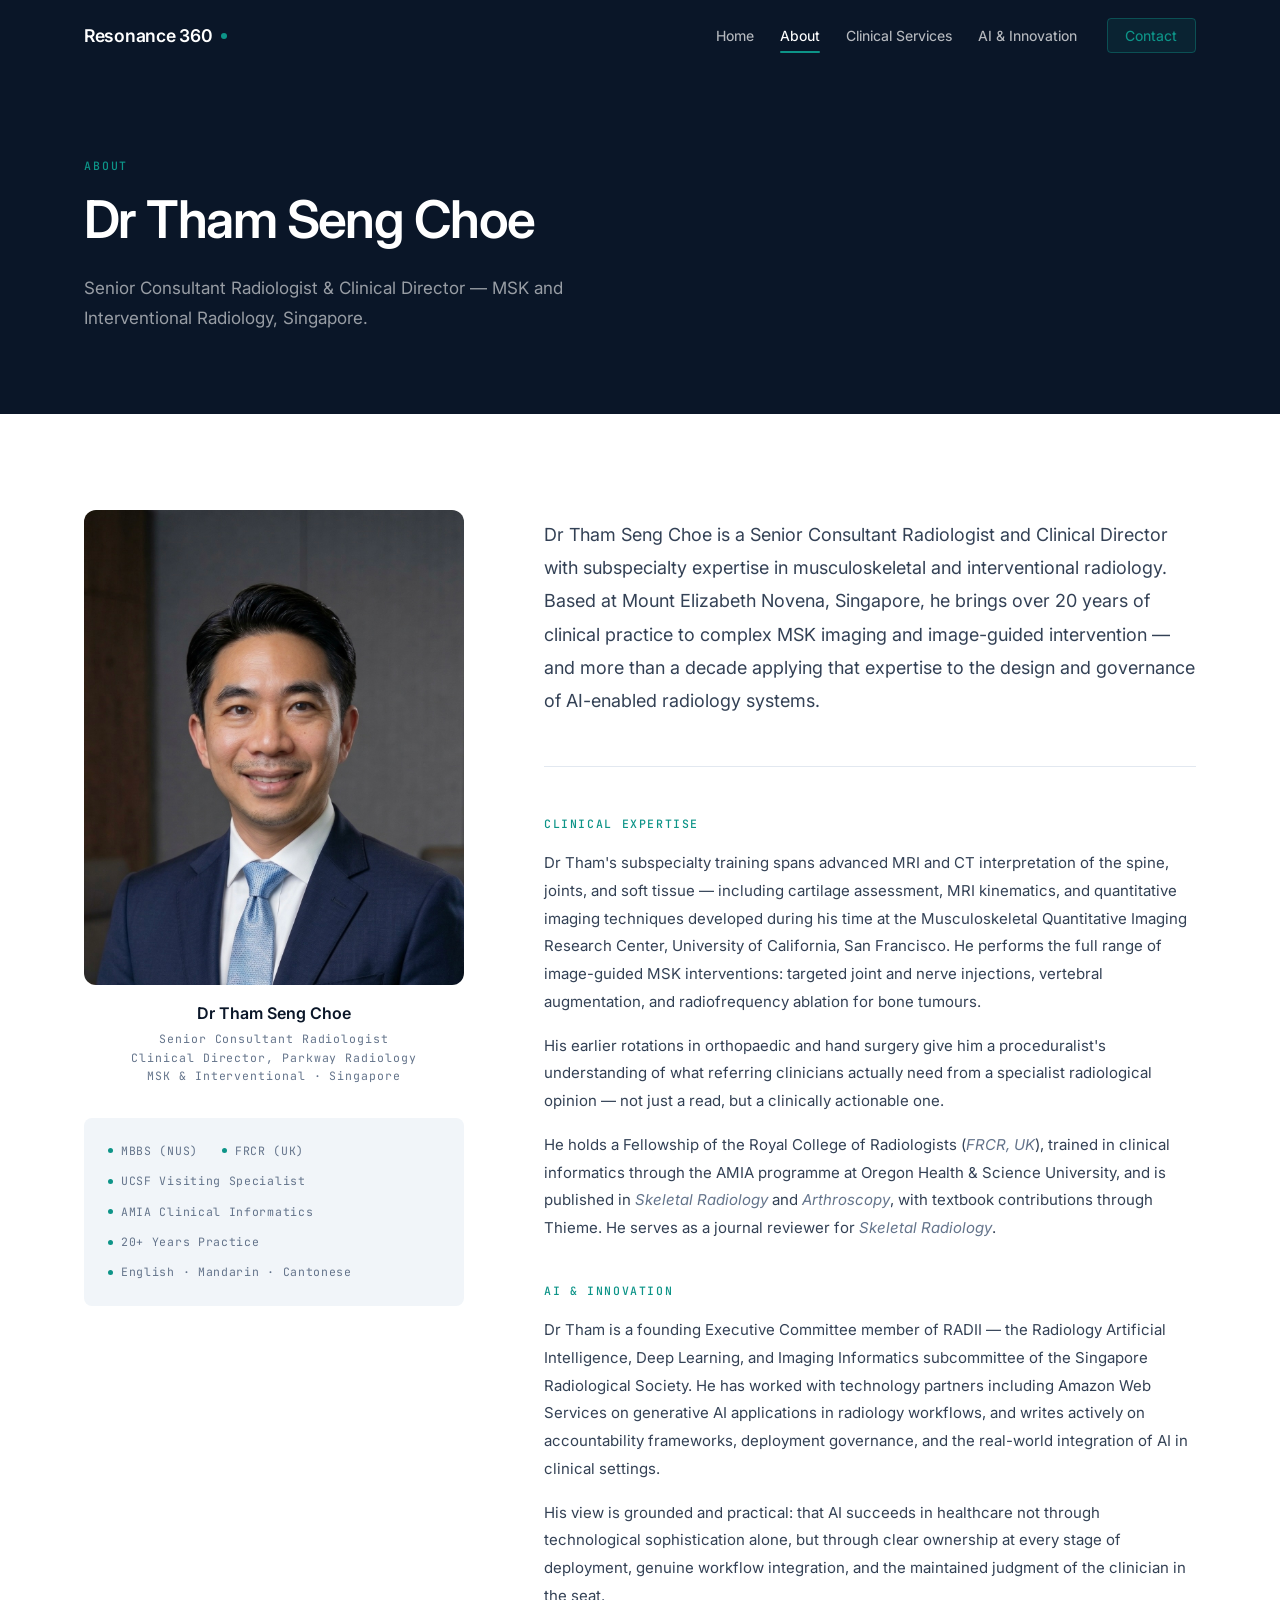
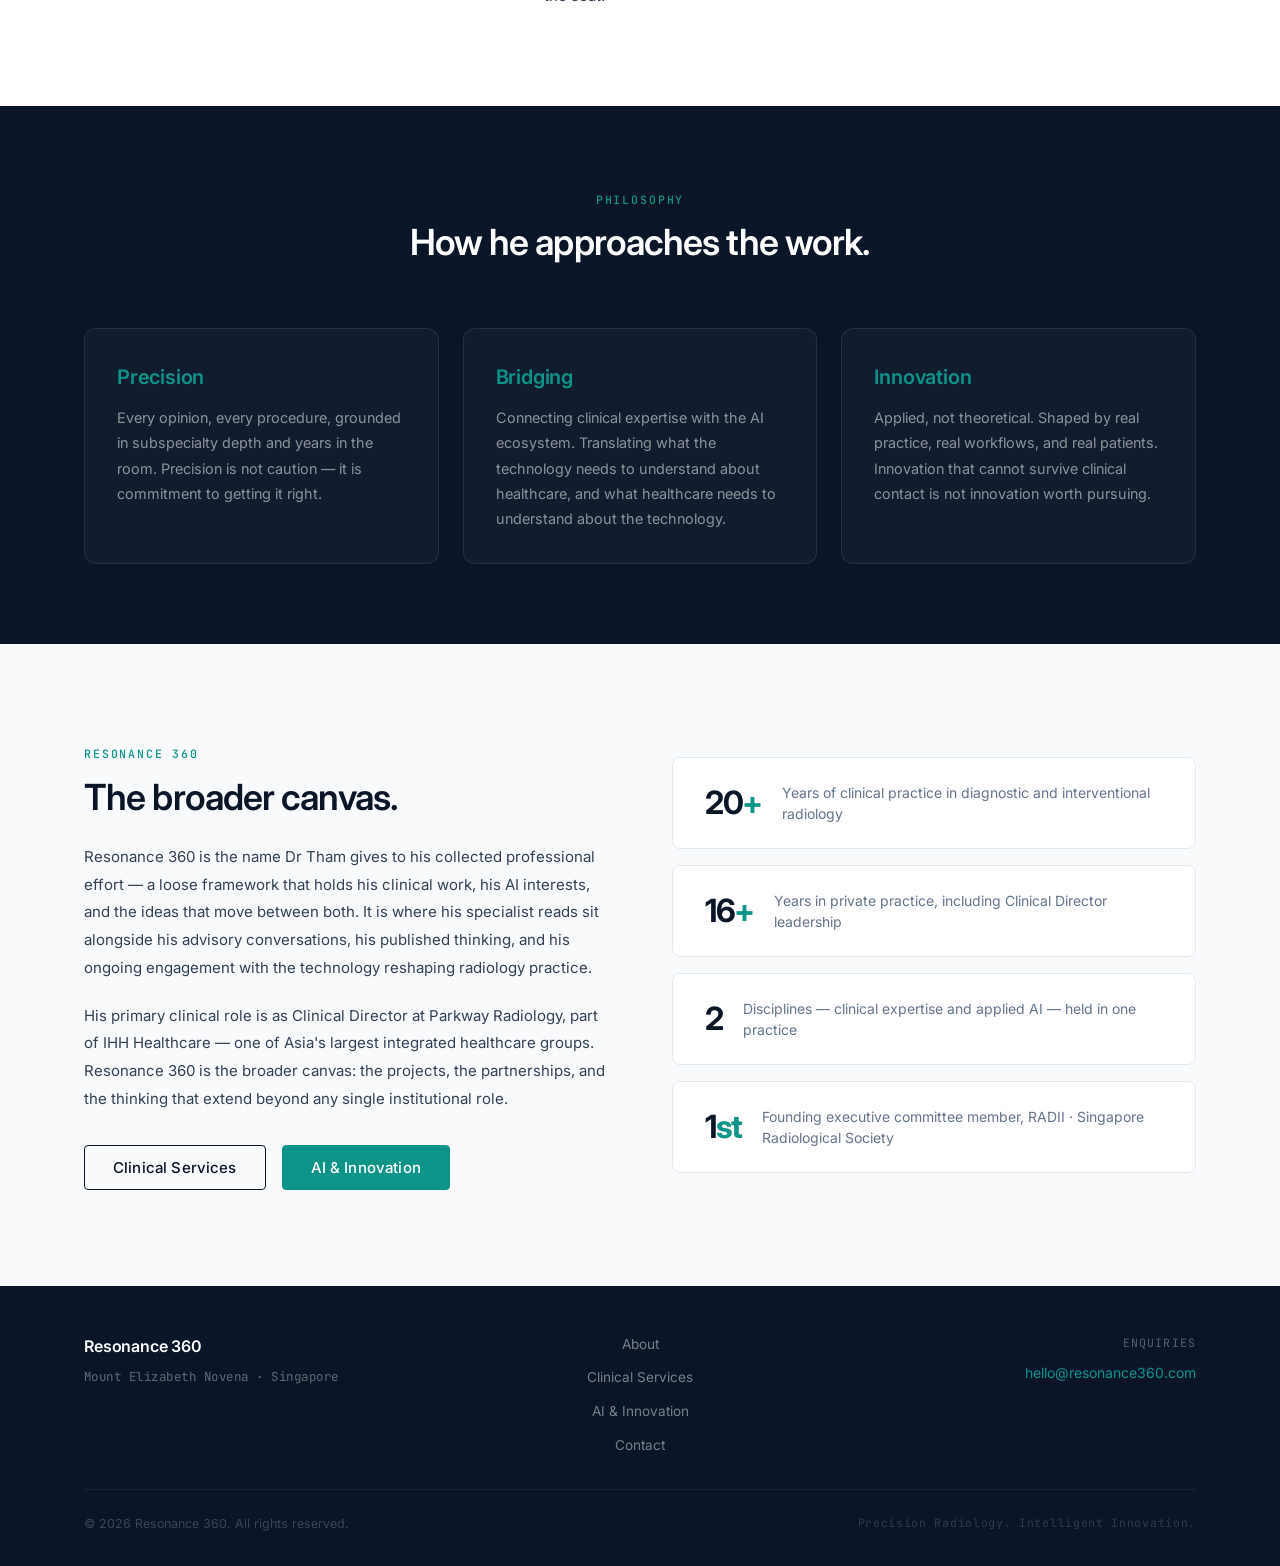
==== commit ec94a9fa: "Replace echotrain@gmail.com with hello@resonance360.com across all pages Co-Authored-By: Claude Sonn" ====
--- a/about.html
+++ b/about.html
@@ -504,7 +504,7 @@
       </nav>
       <div class="footer__contact">
         <p class="footer__contact-label">Enquiries</p>
-        <a href="mailto:echotrain@gmail.com" class="footer__contact-email">echotrain@gmail.com</a>
+        <a href="mailto:hello@resonance360.com" class="footer__contact-email">hello@resonance360.com</a>
       </div>
       <div class="footer__bottom">
         <p class="footer__copy">&copy; <span id="year"></span> Resonance 360. All rights reserved.</p>
--- a/css/styles.css
+++ b/css/styles.css
@@ -714,7 +714,7 @@
     pointer-events: auto;
   }
   .nav__link {
-    padding: var(--sp-4) var(--sp-2);
+    padding: var(--sp-6) var(--sp-4);
     border-bottom: 1px solid rgba(255,255,255,0.06);
     font-size: 1rem;
   }
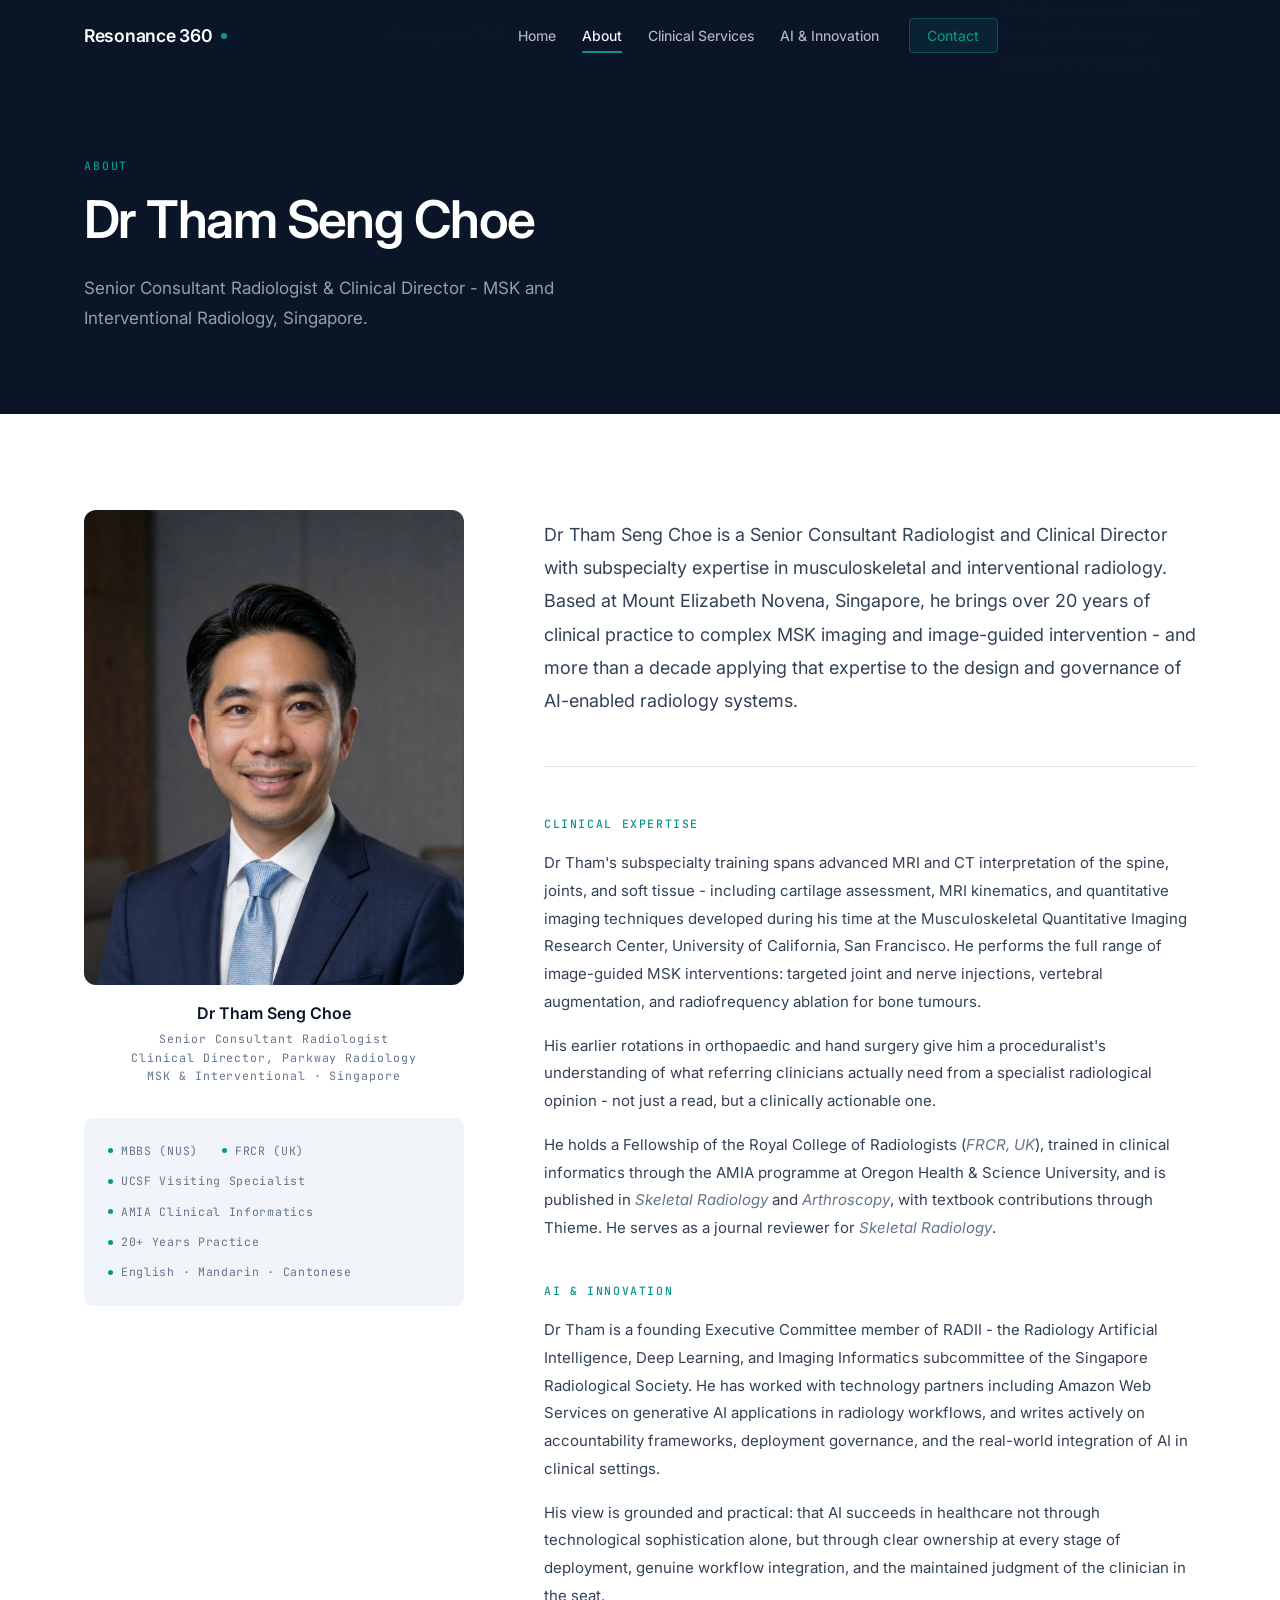
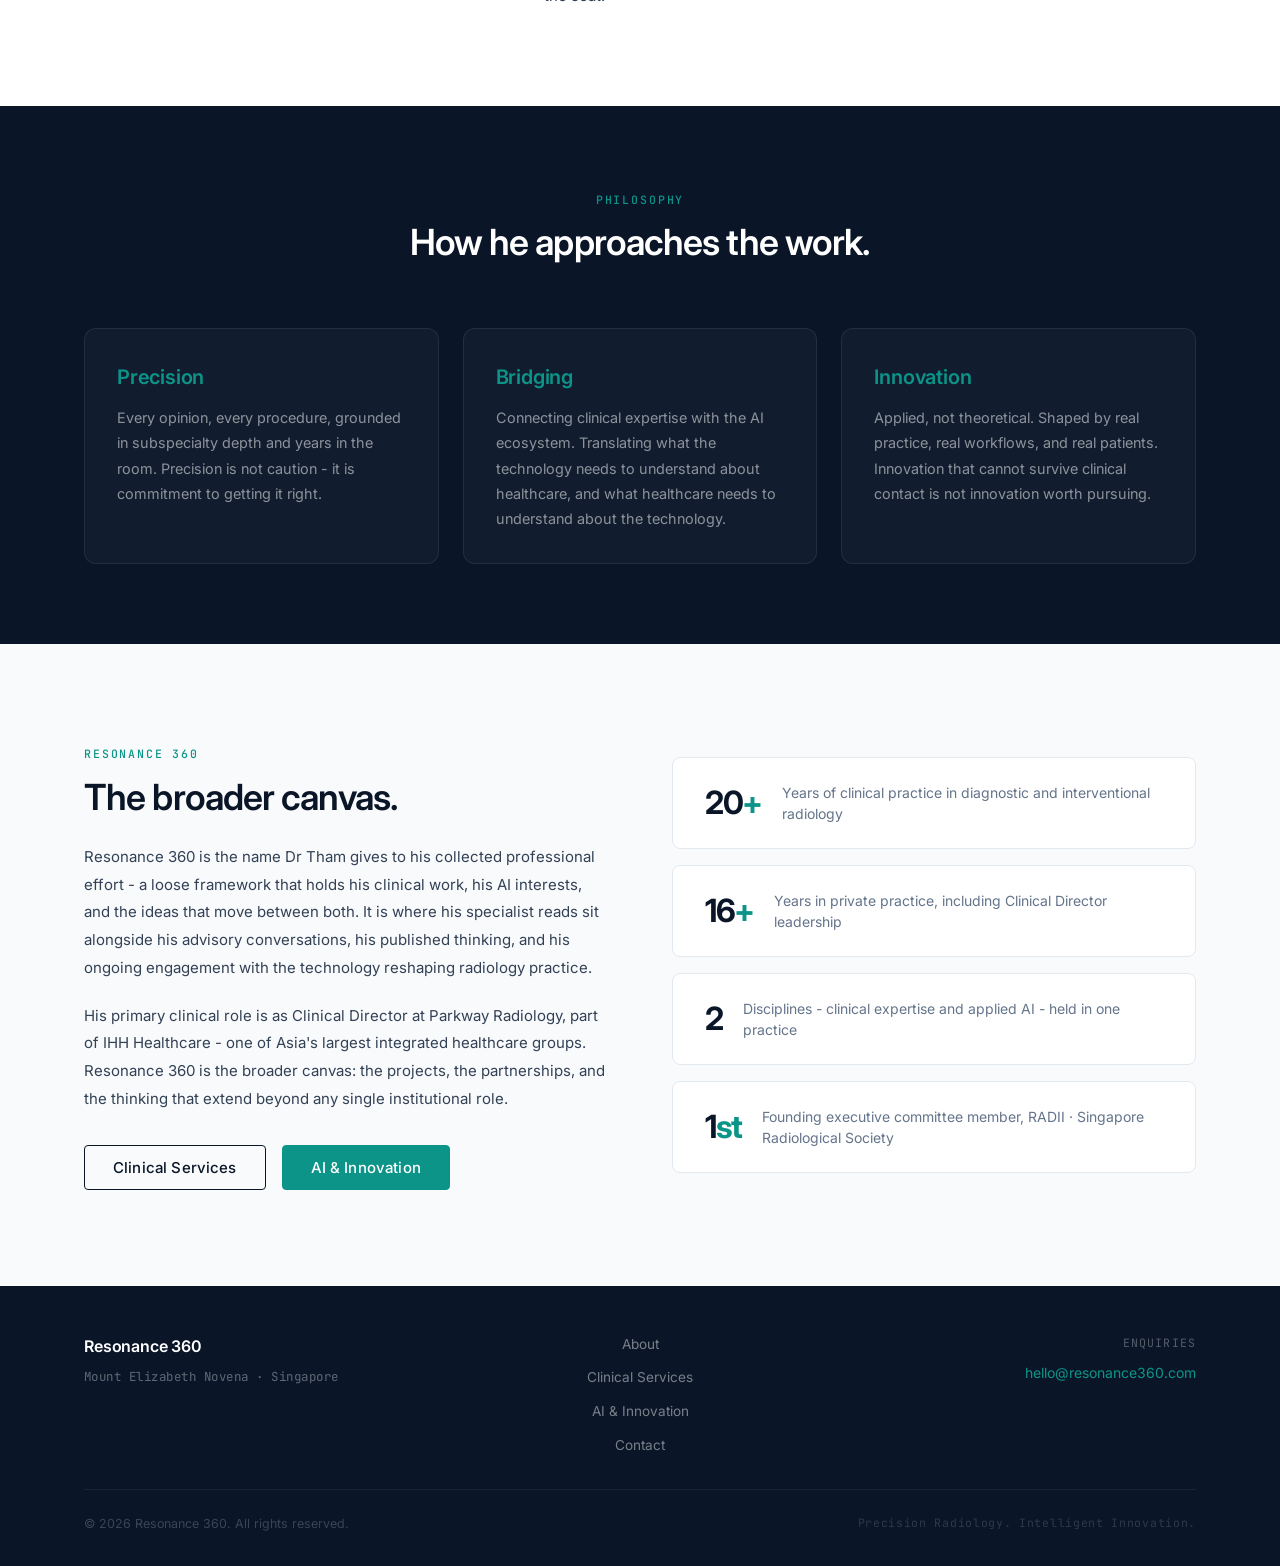
==== commit 35271e36: "Replace all em dashes with regular dashes across site content Converted 65 em dashes (—) to regular " ====
--- a/about.html
+++ b/about.html
@@ -3,7 +3,7 @@
 <head>
   <meta charset="UTF-8" />
   <meta name="viewport" content="width=device-width, initial-scale=1.0" />
-  <title>About — Resonance 360</title>
+  <title>About - Resonance 360</title>
   <meta name="description" content="Dr Tham Seng Choe, Senior Consultant Radiologist and Clinical Director, subspecialty in MSK and Interventional Radiology. Singapore." />
   <link rel="preconnect" href="https://fonts.googleapis.com" />
   <link rel="preconnect" href="https://fonts.gstatic.com" crossorigin />
@@ -298,7 +298,7 @@
     <div class="container">
       <span class="label">About</span>
       <h1 class="page-hero__heading">Dr Tham Seng Choe</h1>
-      <p class="page-hero__sub">Senior Consultant Radiologist &amp; Clinical Director — MSK and Interventional Radiology, Singapore.</p>
+      <p class="page-hero__sub">Senior Consultant Radiologist &amp; Clinical Director - MSK and Interventional Radiology, Singapore.</p>
     </div>
   </header>
 
@@ -344,7 +344,7 @@
               Dr Tham Seng Choe is a Senior Consultant Radiologist and Clinical Director
               with subspecialty expertise in musculoskeletal and interventional radiology.
               Based at Mount Elizabeth Novena, Singapore, he brings over 20 years of
-              clinical practice to complex MSK imaging and image-guided intervention —
+              clinical practice to complex MSK imaging and image-guided intervention -
               and more than a decade applying that expertise to the design and governance
               of AI-enabled radiology systems.
             </p>
@@ -353,7 +353,7 @@
               <h2 class="bio__section-heading">Clinical Expertise</h2>
               <p>
                 Dr Tham's subspecialty training spans advanced MRI and CT interpretation
-                of the spine, joints, and soft tissue — including cartilage assessment,
+                of the spine, joints, and soft tissue - including cartilage assessment,
                 MRI kinematics, and quantitative imaging techniques developed during his
                 time at the Musculoskeletal Quantitative Imaging Research Center,
                 University of California, San Francisco. He performs the full range of
@@ -363,7 +363,7 @@
               <p>
                 His earlier rotations in orthopaedic and hand surgery give him a
                 proceduralist's understanding of what referring clinicians actually need
-                from a specialist radiological opinion — not just a read, but a clinically
+                from a specialist radiological opinion - not just a read, but a clinically
                 actionable one.
               </p>
               <p>
@@ -379,7 +379,7 @@
             <div class="bio__section reveal reveal-delay-3">
               <h2 class="bio__section-heading">AI &amp; Innovation</h2>
               <p>
-                Dr Tham is a founding Executive Committee member of RADII — the
+                Dr Tham is a founding Executive Committee member of RADII - the
                 Radiology Artificial Intelligence, Deep Learning, and Imaging Informatics
                 subcommittee of the Singapore Radiological Society. He has worked with
                 technology partners including Amazon Web Services on generative AI
@@ -412,7 +412,7 @@
             <p class="philosophy__value">Precision</p>
             <p class="philosophy__desc">
               Every opinion, every procedure, grounded in subspecialty depth
-              and years in the room. Precision is not caution — it is
+              and years in the room. Precision is not caution - it is
               commitment to getting it right.
             </p>
           </div>
@@ -446,14 +446,14 @@
             <h2 class="about-r360__heading">The broader canvas.</h2>
             <p>
               Resonance 360 is the name Dr Tham gives to his collected professional
-              effort — a loose framework that holds his clinical work, his AI interests,
+              effort - a loose framework that holds his clinical work, his AI interests,
               and the ideas that move between both. It is where his specialist reads
               sit alongside his advisory conversations, his published thinking, and
               his ongoing engagement with the technology reshaping radiology practice.
             </p>
             <p>
               His primary clinical role is as Clinical Director at Parkway Radiology,
-              part of IHH Healthcare — one of Asia's largest integrated healthcare
+              part of IHH Healthcare - one of Asia's largest integrated healthcare
               groups. Resonance 360 is the broader canvas: the projects, the
               partnerships, and the thinking that extend beyond any single
               institutional role.
@@ -475,7 +475,7 @@
             </div>
             <div class="stat-card">
               <div class="stat-card__num">2</div>
-              <div class="stat-card__label">Disciplines — clinical expertise and applied AI — held in one practice</div>
+              <div class="stat-card__label">Disciplines - clinical expertise and applied AI - held in one practice</div>
             </div>
             <div class="stat-card">
               <div class="stat-card__num">1<span>st</span></div>
--- a/css/styles.css
+++ b/css/styles.css
@@ -260,6 +260,9 @@
 }
 .nav__link--cta.active::after { display: none; }
 
+/* Backdrop overlay — hidden on desktop, shown on mobile via media query */
+.nav__overlay { display: none; }
+
 /* Hamburger */
 .nav__hamburger {
   display: none;
@@ -640,6 +643,123 @@
   letter-spacing: 0.06em;
 }
 
+/* ── Project Cards (shared across clinical & AI pages) ───── */
+.projects {
+  padding: var(--sp-20) 0;
+  background: var(--off-white);
+}
+.projects__intro {
+  margin-bottom: var(--sp-12);
+}
+.projects__heading {
+  font-size: clamp(1.5rem, 2.5vw, 2rem);
+  font-weight: 600;
+  color: var(--navy);
+  letter-spacing: -0.025em;
+  line-height: 1.2;
+  margin-bottom: var(--sp-2);
+}
+.projects__sub {
+  font-size: 0.9375rem;
+  color: var(--text-muted);
+  line-height: 1.7;
+}
+.projects__grid {
+  display: grid;
+  grid-template-columns: repeat(2, 1fr);
+  gap: var(--sp-5);
+}
+.projects__grid--single {
+  grid-template-columns: 1fr;
+  max-width: 600px;
+}
+.projects__toggle {
+  display: block;
+  margin: var(--sp-10) auto 0;
+}
+
+.project-card {
+  background: var(--white);
+  border: 1px solid var(--grey-200);
+  border-radius: var(--r-lg);
+  padding: var(--sp-8);
+  display: flex;
+  flex-direction: column;
+  transition: transform var(--t-slow), box-shadow var(--t-slow);
+}
+.project-card:hover {
+  transform: translateY(-3px);
+  box-shadow: 0 10px 32px rgba(0, 0, 0, 0.07);
+}
+.project-card--hidden {
+  display: none;
+}
+
+.project-card__meta {
+  display: flex;
+  align-items: center;
+  justify-content: space-between;
+  margin-bottom: var(--sp-4);
+}
+.project-card__tags {
+  display: flex;
+  flex-wrap: wrap;
+  gap: var(--sp-2);
+}
+.project-card__tag {
+  font-family: var(--font-mono);
+  font-size: 0.65rem;
+  letter-spacing: 0.1em;
+  text-transform: uppercase;
+  color: var(--teal);
+  background: var(--teal-dim);
+  border: 1px solid rgba(13, 148, 136, 0.2);
+  padding: var(--sp-1) var(--sp-3);
+  border-radius: 100px;
+}
+.project-card__year {
+  font-family: var(--font-mono);
+  font-size: 0.68rem;
+  color: var(--grey-400);
+  letter-spacing: 0.04em;
+  flex-shrink: 0;
+}
+.project-card__heading {
+  font-size: 1rem;
+  font-weight: 600;
+  color: var(--navy);
+  letter-spacing: -0.015em;
+  line-height: 1.4;
+  margin-bottom: var(--sp-3);
+}
+.project-card__summary {
+  font-size: 0.875rem;
+  line-height: 1.75;
+  color: var(--text-muted);
+  flex: 1;
+  margin-bottom: var(--sp-4);
+}
+.project-card__link {
+  display: inline-flex;
+  align-items: center;
+  gap: var(--sp-2);
+  font-family: var(--font-mono);
+  font-size: 0.72rem;
+  letter-spacing: 0.08em;
+  color: var(--teal);
+  text-transform: uppercase;
+  transition: gap var(--t-fast), color var(--t-fast);
+  margin-top: auto;
+}
+.project-card__link:hover {
+  gap: var(--sp-3);
+  color: var(--teal-hover);
+}
+
+@media (max-width: 768px) {
+  .projects__grid { grid-template-columns: 1fr; }
+}
+
 /* ── Scroll Reveal ───────────────────────────────────────── */
 .reveal {
   opacity: 0;
@@ -689,43 +809,96 @@
     --container-pad: 1.25rem;
   }
 
-  /* Nav mobile */
+  /* Nav mobile — minimal full-screen overlay */
+  .nav.is-menu-open { z-index: 9999; }
   .nav__hamburger { display: flex; }
 
+  /* Overlay not needed — nav__links covers full screen */
+  .nav__overlay { display: none !important; }
+
+  /* Links container — centered on screen, solid bg */
   .nav__links {
     position: fixed;
-    top: var(--nav-height);
-    left: 0; right: 0;
+    inset: 0;
+    flex-direction: column;
+    align-items: center;
+    justify-content: center;
+    gap: 0;
+    padding: 0;
     background: var(--navy);
-    flex-direction: column;
-    align-items: stretch;
-    padding: var(--sp-4) var(--sp-6) var(--sp-8);
-    border-top: 1px solid rgba(255, 255, 255, 0.06);
-    transform: translateY(-8px);
+    z-index: 10;
     opacity: 0;
     pointer-events: none;
-    transition: all var(--t-base);
-    gap: 0;
-    box-shadow: 0 24px 48px rgba(0,0,0,0.4);
+    transition: opacity 0.3s ease;
   }
   .nav__links.is-open {
-    transform: translateY(0);
     opacity: 1;
     pointer-events: auto;
   }
+
+  /* Hide panel header/footer injected by JS */
+  .nav__panel-header,
+  .nav__panel-footer { display: none; }
+
+  /* Links — centered */
   .nav__link {
-    padding: var(--sp-6) var(--sp-4);
-    border-bottom: 1px solid rgba(255,255,255,0.06);
-    font-size: 1rem;
-  }
-  .nav__link.active::after { display: none; }
+    display: block;
+    padding: var(--sp-4) var(--sp-4);
+    border-bottom: none;
+    font-size: 1.5rem;
+    font-weight: 300;
+    letter-spacing: -0.02em;
+    color: rgba(255, 255, 255, 0.6);
+    text-align: center;
+    position: relative;
+  }
+
+  /* Active link — white + teal dot */
+  .nav__link.active {
+    color: var(--white) !important;
+    font-weight: 500;
+  }
+  .nav__link.active::after {
+    display: inline-block !important;
+    content: '' !important;
+    position: relative !important;
+    left: var(--sp-3) !important;
+    top: auto !important;
+    bottom: auto !important;
+    right: auto !important;
+    transform: none !important;
+    width: 6px !important;
+    height: 6px !important;
+    border-radius: 50% !important;
+    background: var(--teal) !important;
+    vertical-align: middle;
+  }
+
+  /* AI page — monospace nav links */
+  .page-ai .nav__link {
+    font-family: var(--font-mono);
+    font-weight: 300;
+    letter-spacing: -0.01em;
+  }
+  .page-ai .nav__link.active {
+    font-weight: 400;
+  }
+
+  /* Contact CTA — teal, no box */
   .nav__link--cta {
     margin-left: 0;
-    margin-top: var(--sp-4);
+    margin-top: var(--sp-3);
+    padding: var(--sp-5) var(--sp-4);
+    font-size: 1.5rem;
+    font-weight: 400;
+    border: none;
+    background: none;
+    color: var(--teal) !important;
     text-align: center;
-    border-radius: var(--r-sm);
+    border-radius: 0;
     justify-content: center;
   }
+  .nav__link--cta.active::after { display: none !important; }
 
   /* Hero */
   .hero__ctas { flex-direction: column; }
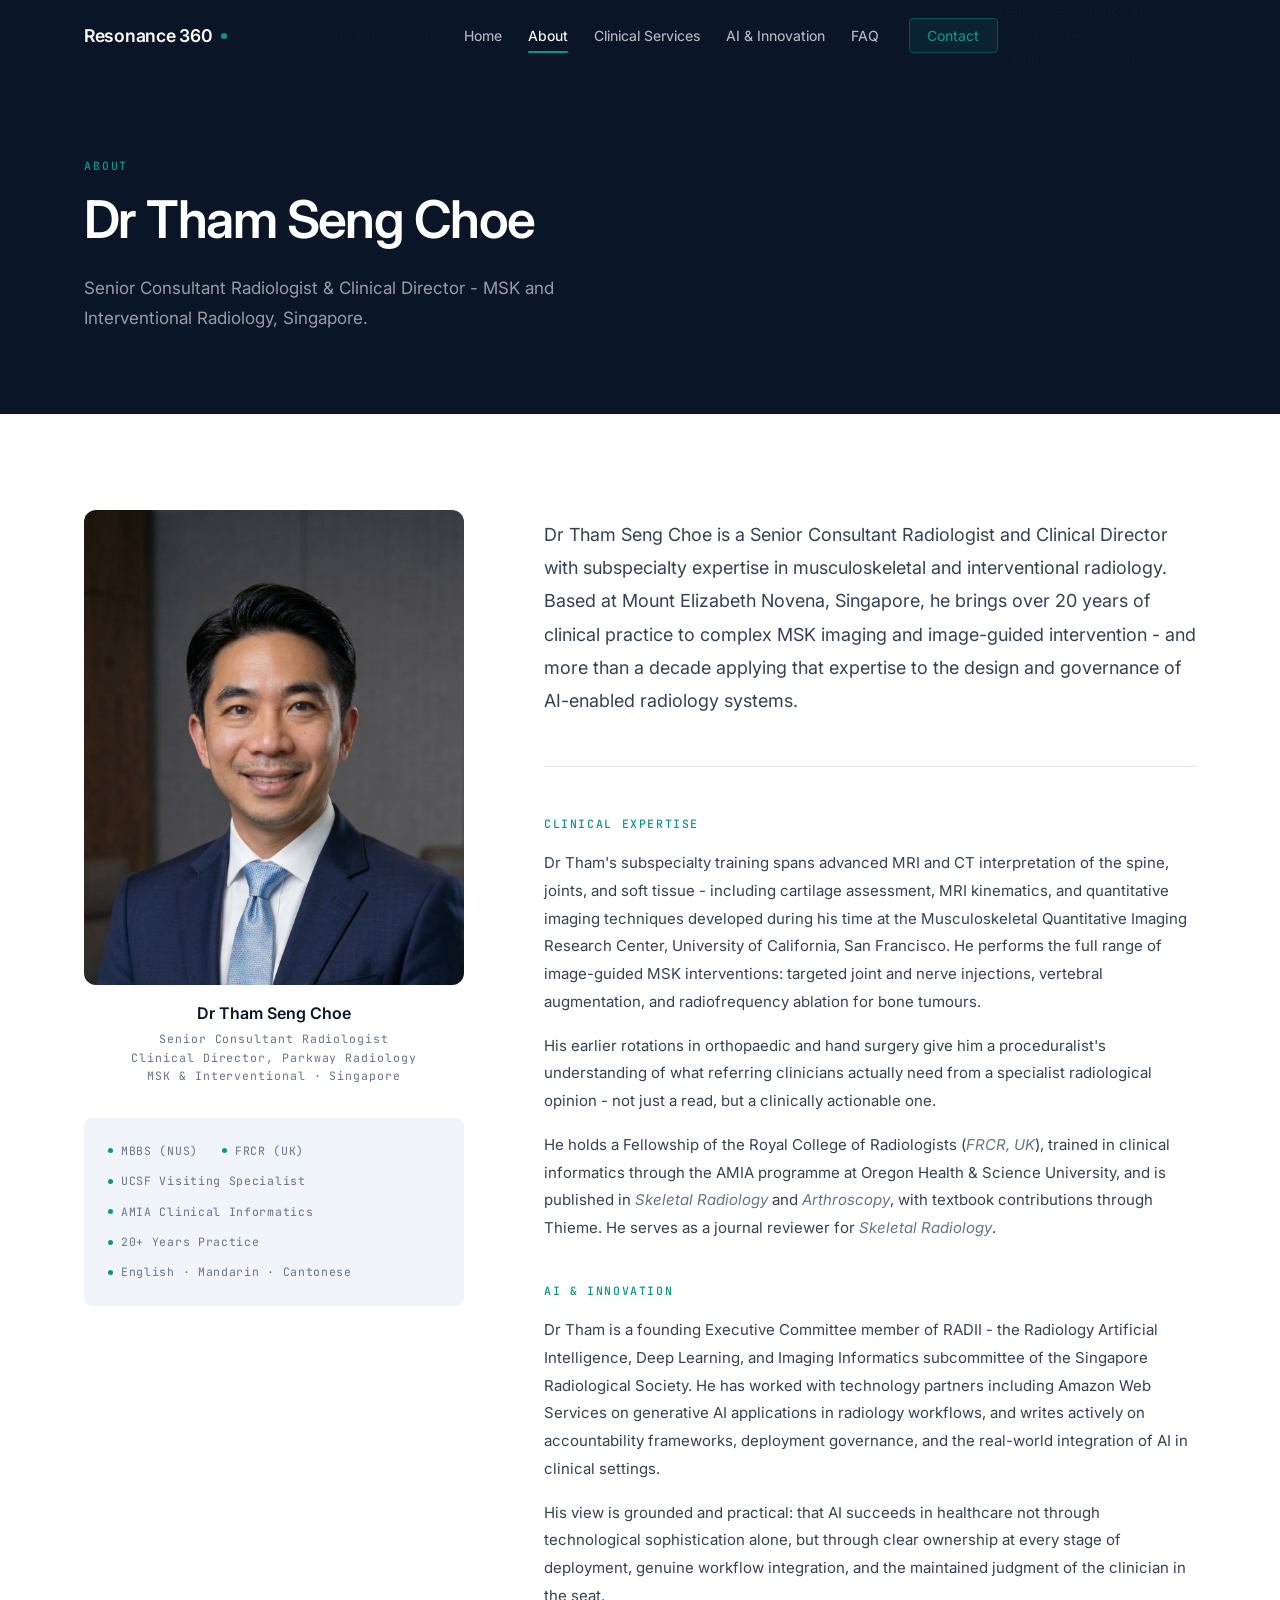
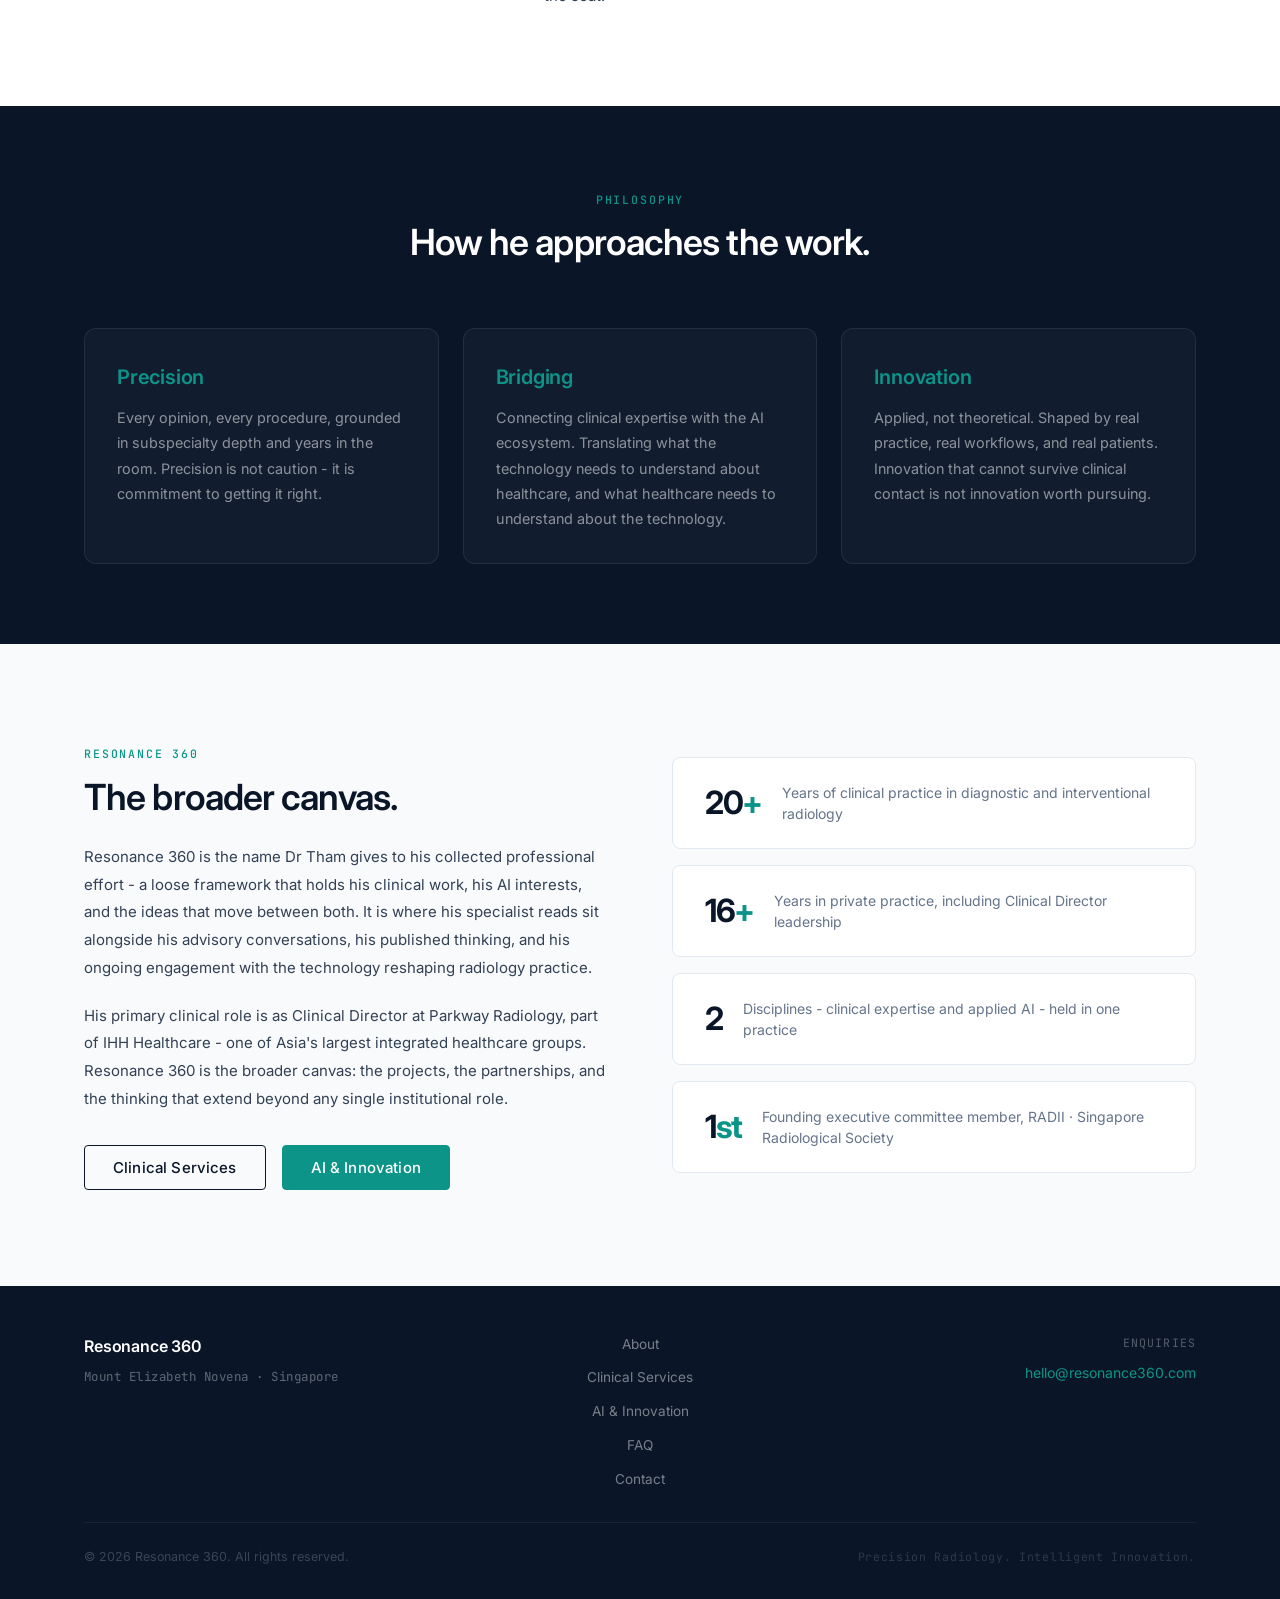
==== commit 8fd5280c: "Add AI-discoverability layer: llms.txt, FAQ page, expanded robots Add llms.txt root summary, a tabbe" ====
--- a/about.html
+++ b/about.html
@@ -3,12 +3,73 @@
 <head>
   <meta charset="UTF-8" />
   <meta name="viewport" content="width=device-width, initial-scale=1.0" />
-  <title>About - Resonance 360</title>
-  <meta name="description" content="Dr Tham Seng Choe, Senior Consultant Radiologist and Clinical Director, subspecialty in MSK and Interventional Radiology. Singapore." />
+  <title>Dr Tham Seng Choe — Senior Consultant Radiologist Singapore | MSK & Interventional</title>
+  <meta name="description" content="Dr Tham Seng Choe, MBBS FRCR. Senior Consultant Radiologist with 20+ years subspecialty MSK and interventional radiology experience. Mount Elizabeth Novena, Singapore." />
+  <meta name="keywords" content="Dr Tham Seng Choe, MSK radiologist Singapore, interventional radiologist Singapore, FRCR radiologist, musculoskeletal MRI Singapore" />
+  <link rel="canonical" href="https://resonance360.com/about.html" />
+
+  <!-- Open Graph -->
+  <meta property="og:type" content="profile" />
+  <meta property="og:url" content="https://resonance360.com/about.html" />
+  <meta property="og:title" content="Dr Tham Seng Choe — Senior Consultant Radiologist, Singapore" />
+  <meta property="og:description" content="20+ years subspecialty MSK and interventional radiology. Founding Executive Committee member, RADII (Singapore Radiological Society)." />
+  <meta property="og:image" content="https://resonance360.com/assets/images/dr-tham.jpg" />
+  <meta name="twitter:card" content="summary_large_image" />
+
   <link rel="preconnect" href="https://fonts.googleapis.com" />
   <link rel="preconnect" href="https://fonts.gstatic.com" crossorigin />
   <link href="https://fonts.googleapis.com/css2?family=Inter:wght@300;400;500;600;700&family=JetBrains+Mono:wght@400;500;600&display=swap" rel="stylesheet" />
   <link rel="stylesheet" href="css/styles.css" />
+
+  <!-- Structured data -->
+  <script type="application/ld+json">
+  {
+    "@context": "https://schema.org",
+    "@type": "Physician",
+    "@id": "https://resonance360.com/about.html#person",
+    "name": "Dr Tham Seng Choe",
+    "honorificPrefix": "Dr",
+    "jobTitle": "Senior Consultant Radiologist & Clinical Director",
+    "image": "https://resonance360.com/assets/images/dr-tham.jpg",
+    "url": "https://resonance360.com/about.html",
+    "worksFor": {
+      "@type": "MedicalOrganization",
+      "name": "Parkway Radiology"
+    },
+    "affiliation": [
+      { "@type": "Organization", "name": "RADII — Singapore Radiological Society" },
+      { "@type": "Organization", "name": "Royal College of Radiologists (UK)" }
+    ],
+    "alumniOf": [
+      { "@type": "CollegeOrUniversity", "name": "National University of Singapore" },
+      { "@type": "CollegeOrUniversity", "name": "University of California, San Francisco" },
+      { "@type": "CollegeOrUniversity", "name": "Oregon Health & Science University (AMIA Clinical Informatics)" }
+    ],
+    "hasCredential": [
+      { "@type": "EducationalOccupationalCredential", "name": "MBBS (NUS)" },
+      { "@type": "EducationalOccupationalCredential", "name": "FRCR (UK)" },
+      { "@type": "EducationalOccupationalCredential", "name": "AMIA Clinical Informatics" }
+    ],
+    "medicalSpecialty": ["Radiology", "MusculoskeletalImaging", "InterventionalRadiology"],
+    "knowsLanguage": ["English", "Mandarin", "Cantonese"],
+    "address": {
+      "@type": "PostalAddress",
+      "streetAddress": "Mount Elizabeth Novena",
+      "addressLocality": "Singapore",
+      "addressCountry": "SG"
+    }
+  }
+  </script>
+  <script type="application/ld+json">
+  {
+    "@context": "https://schema.org",
+    "@type": "BreadcrumbList",
+    "itemListElement": [
+      { "@type": "ListItem", "position": 1, "name": "Home", "item": "https://resonance360.com/" },
+      { "@type": "ListItem", "position": 2, "name": "About", "item": "https://resonance360.com/about.html" }
+    ]
+  }
+  </script>
   <style>
     /* ── About page specific styles ─────────────────────── */
 
@@ -288,6 +349,7 @@
         <li><a href="about.html"         class="nav__link active">About</a></li>
         <li><a href="clinical.html"      class="nav__link">Clinical Services</a></li>
         <li><a href="ai-innovation.html" class="nav__link">AI &amp; Innovation</a></li>
+        <li><a href="faq.html"           class="nav__link">FAQ</a></li>
         <li><a href="contact.html"       class="nav__link nav__link--cta">Contact</a></li>
       </ul>
     </div>
@@ -500,6 +562,7 @@
         <a href="about.html">About</a>
         <a href="clinical.html">Clinical Services</a>
         <a href="ai-innovation.html">AI &amp; Innovation</a>
+        <a href="faq.html">FAQ</a>
         <a href="contact.html">Contact</a>
       </nav>
       <div class="footer__contact">
--- a/css/styles.css
+++ b/css/styles.css
@@ -843,7 +843,7 @@
   /* Links — centered */
   .nav__link {
     display: block;
-    padding: var(--sp-4) var(--sp-4);
+    padding: var(--sp-2) var(--sp-4);
     border-bottom: none;
     font-size: 1.5rem;
     font-weight: 300;
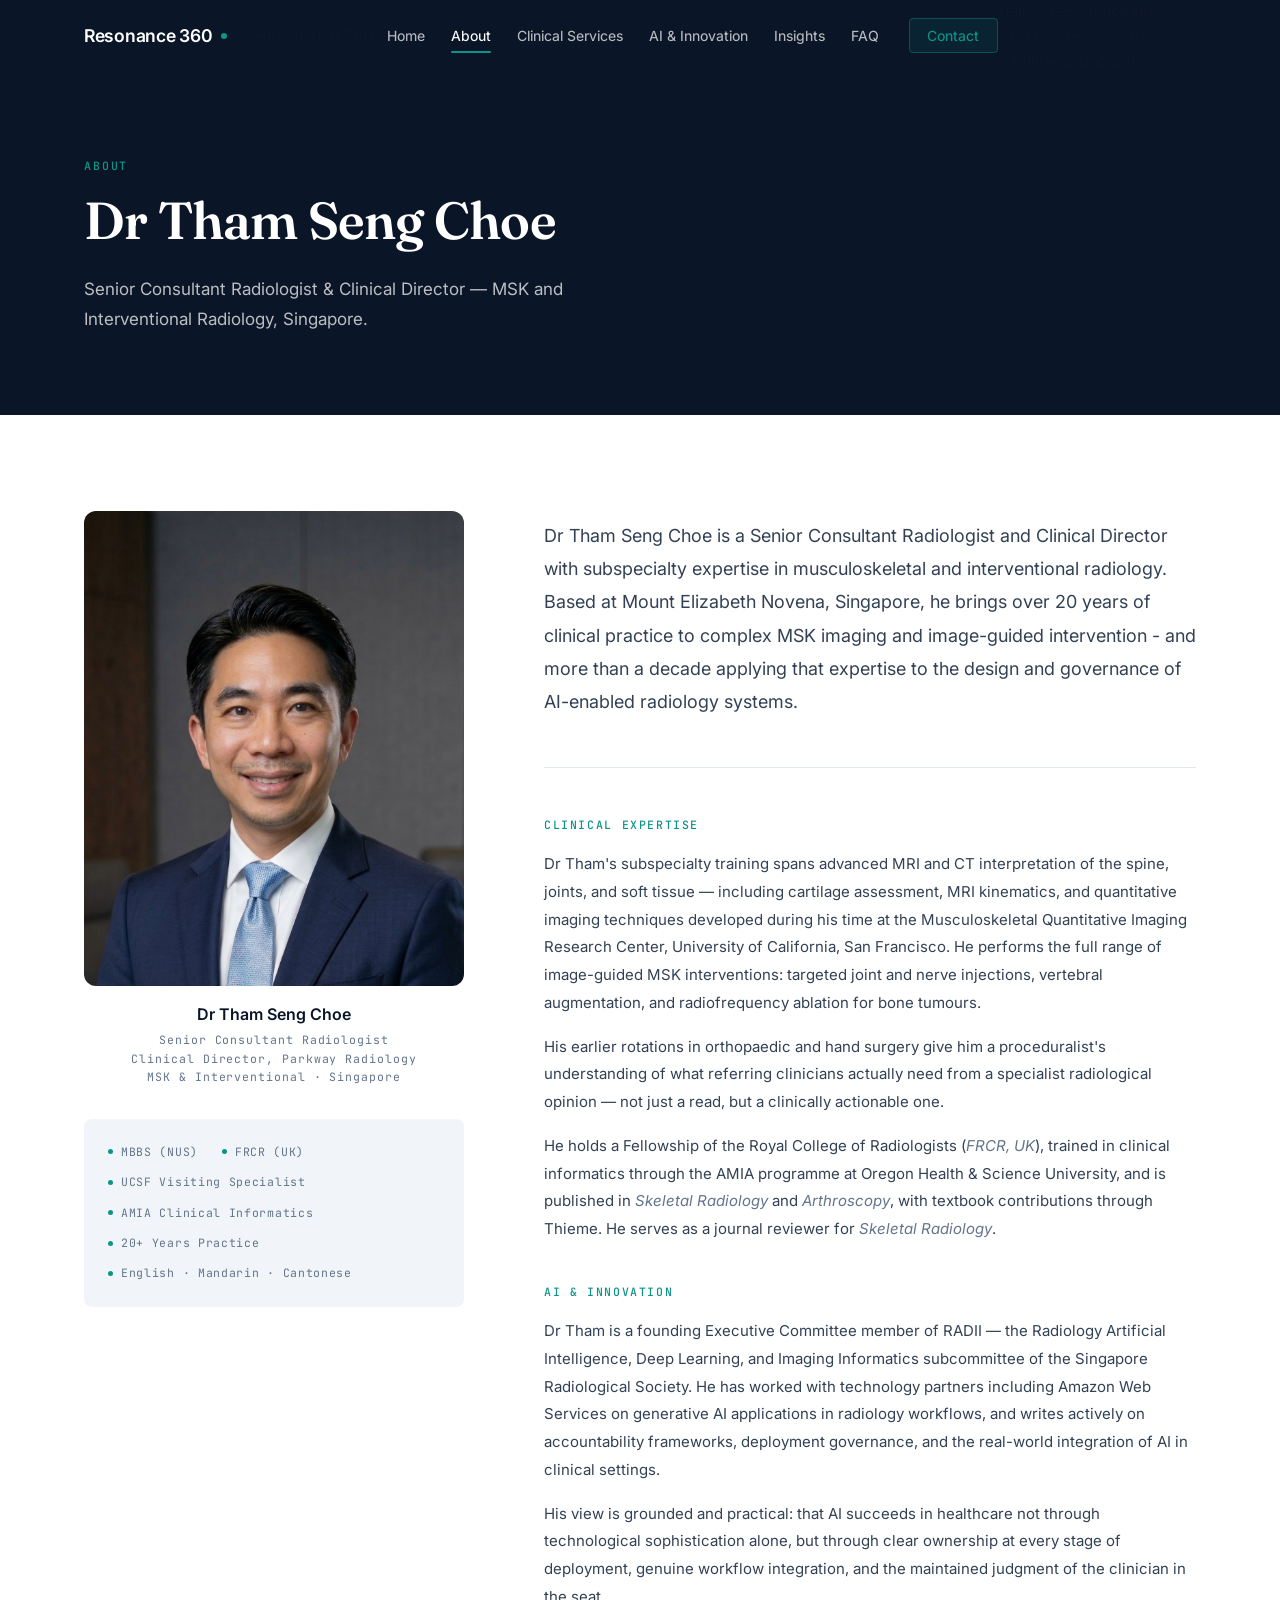
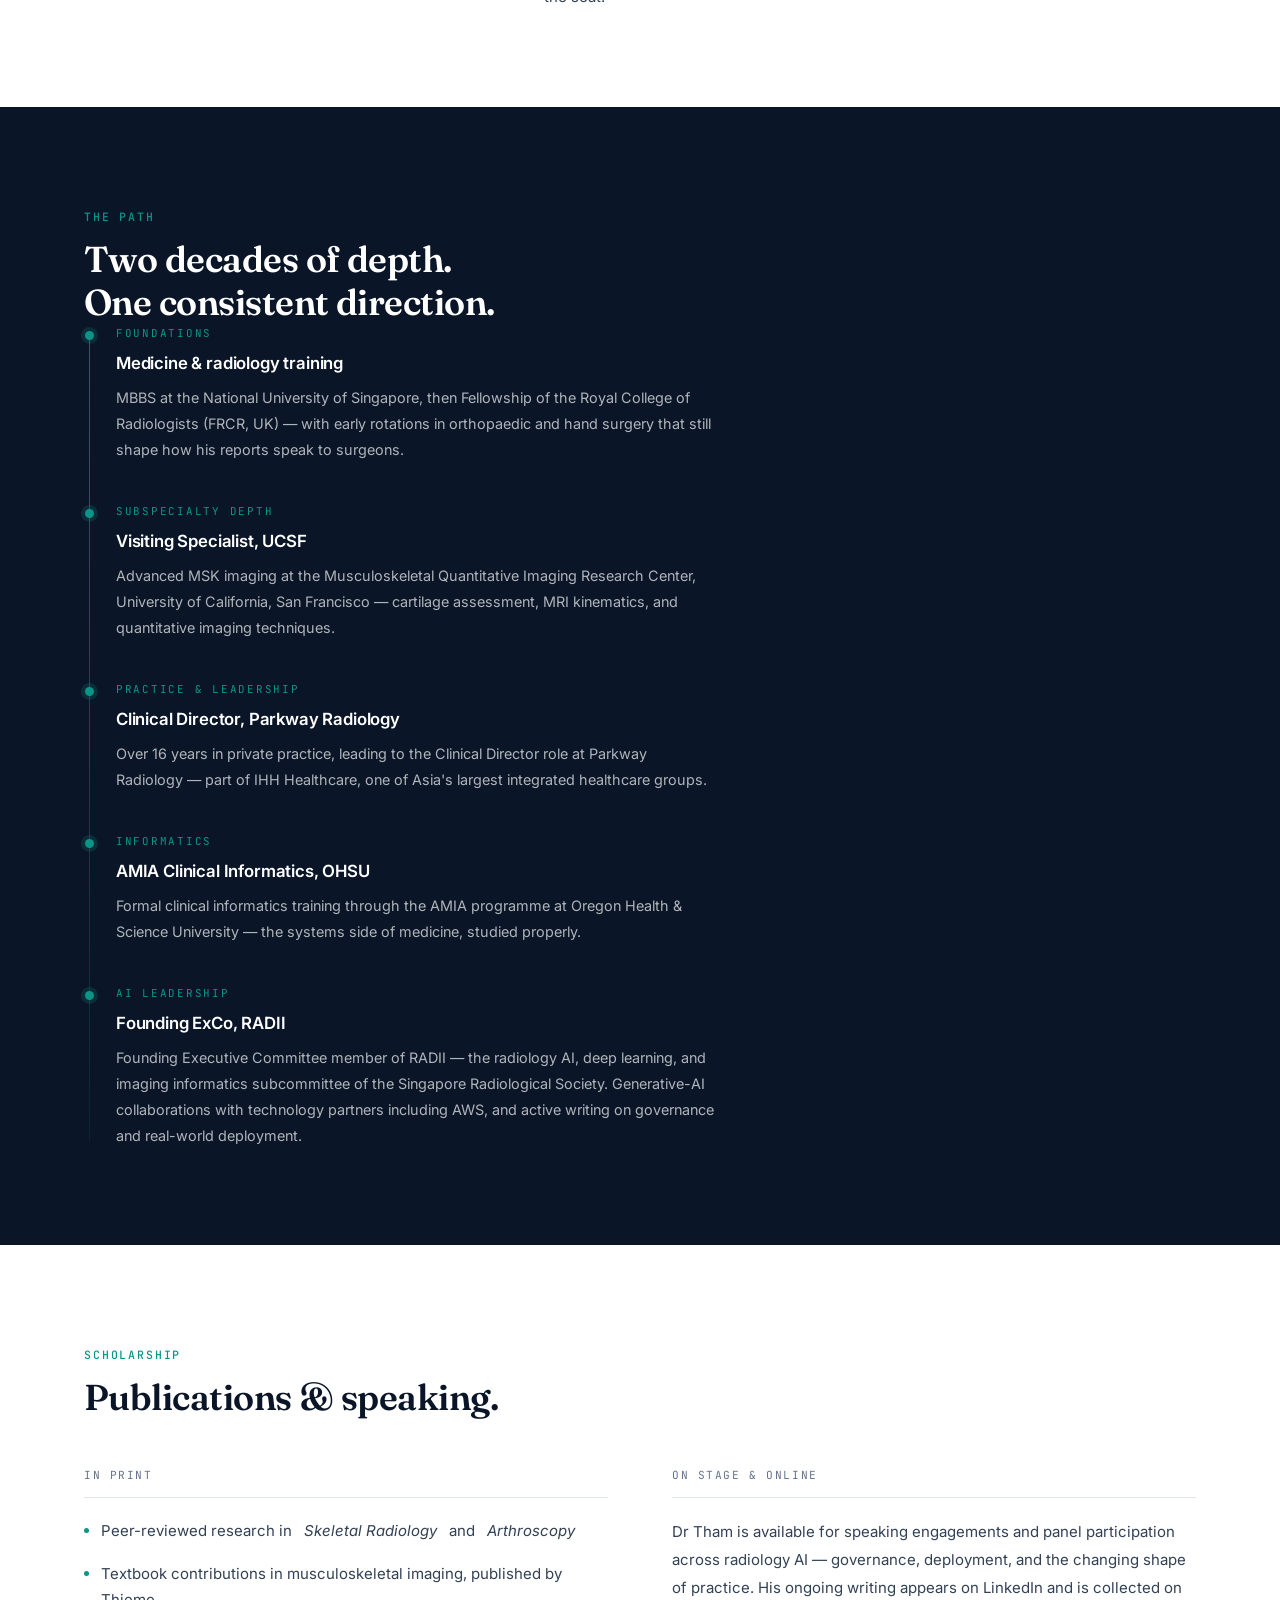
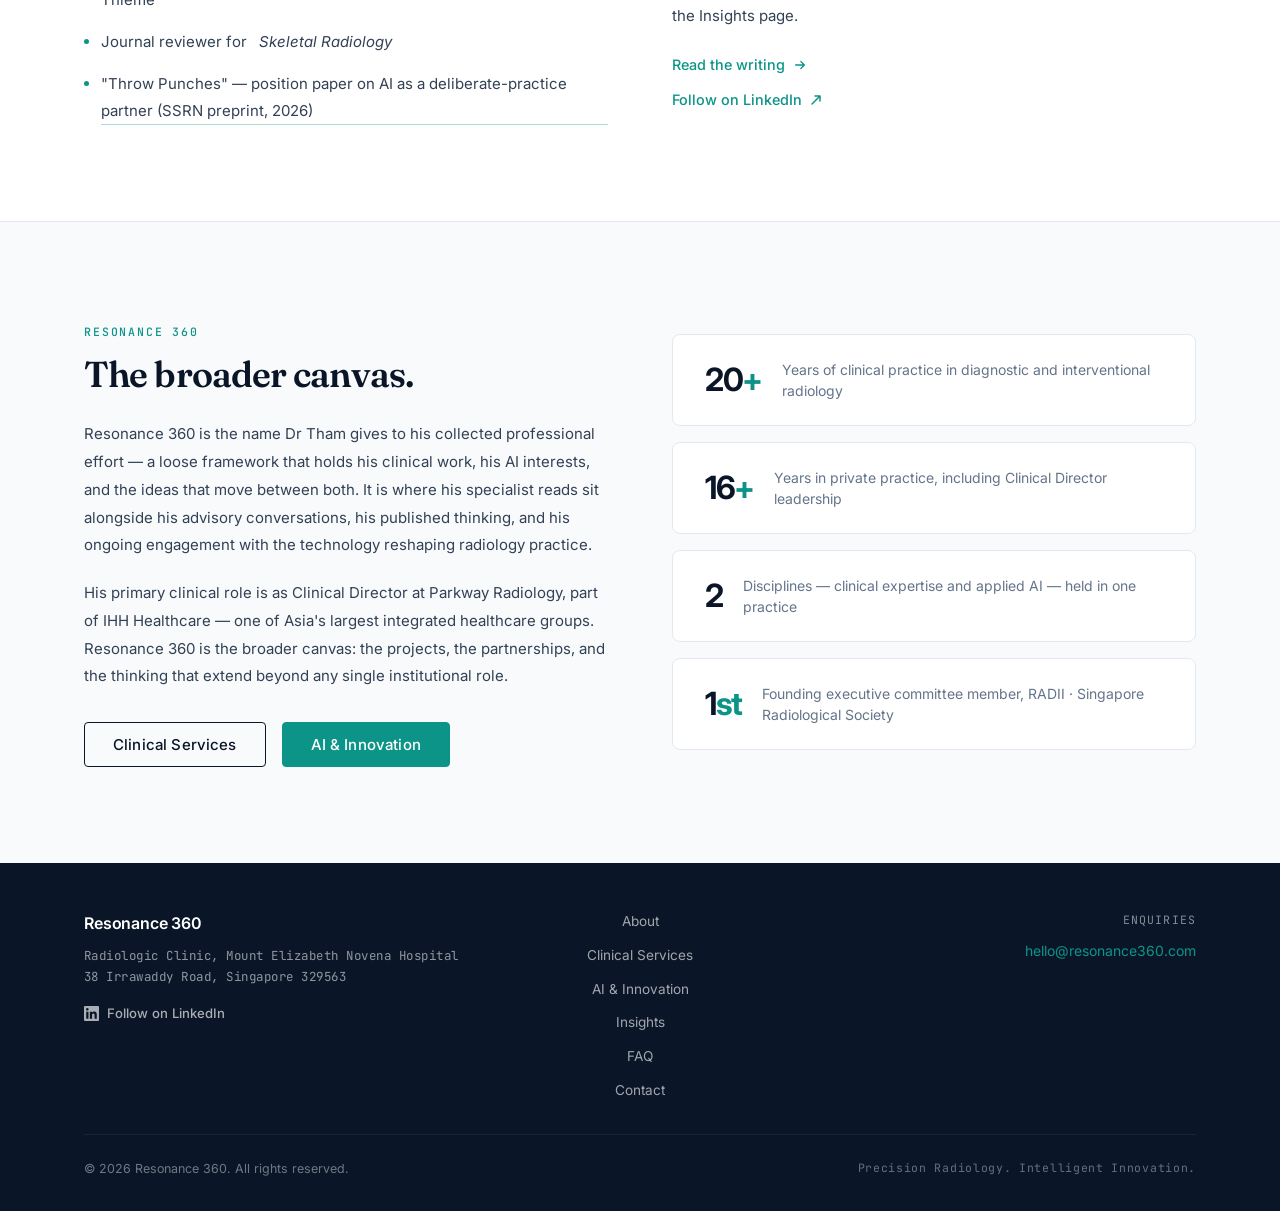
==== commit dc50782b: "Redesign site as an authority platform: insights page, serif display, SEO fixes - Add insights.html:" ====
--- a/about.html
+++ b/about.html
@@ -6,19 +6,25 @@
   <title>Dr Tham Seng Choe — Senior Consultant Radiologist Singapore | MSK & Interventional</title>
   <meta name="description" content="Dr Tham Seng Choe, MBBS FRCR. Senior Consultant Radiologist with 20+ years subspecialty MSK and interventional radiology experience. Mount Elizabeth Novena, Singapore." />
   <meta name="keywords" content="Dr Tham Seng Choe, MSK radiologist Singapore, interventional radiologist Singapore, FRCR radiologist, musculoskeletal MRI Singapore" />
-  <link rel="canonical" href="https://resonance360.com/about.html" />
+  <link rel="canonical" href="https://www.resonance360.com/about.html" />
+
+  <!-- Icons -->
+  <link rel="icon" href="/favicon.ico" sizes="48x48" />
+  <link rel="icon" type="image/png" sizes="32x32" href="assets/images/favicon-32.png" />
+  <link rel="icon" type="image/png" sizes="192x192" href="assets/images/favicon-192.png" />
+  <link rel="apple-touch-icon" href="assets/images/apple-touch-icon.png" />
 
   <!-- Open Graph -->
   <meta property="og:type" content="profile" />
-  <meta property="og:url" content="https://resonance360.com/about.html" />
+  <meta property="og:url" content="https://www.resonance360.com/about.html" />
   <meta property="og:title" content="Dr Tham Seng Choe — Senior Consultant Radiologist, Singapore" />
   <meta property="og:description" content="20+ years subspecialty MSK and interventional radiology. Founding Executive Committee member, RADII (Singapore Radiological Society)." />
-  <meta property="og:image" content="https://resonance360.com/assets/images/dr-tham.jpg" />
+  <meta property="og:image" content="https://www.resonance360.com/assets/images/dr-tham.jpg" />
   <meta name="twitter:card" content="summary_large_image" />
 
   <link rel="preconnect" href="https://fonts.googleapis.com" />
   <link rel="preconnect" href="https://fonts.gstatic.com" crossorigin />
-  <link href="https://fonts.googleapis.com/css2?family=Inter:wght@300;400;500;600;700&family=JetBrains+Mono:wght@400;500;600&display=swap" rel="stylesheet" />
+  <link href="https://fonts.googleapis.com/css2?family=Fraunces:opsz,wght@9..144,500;9..144,600&family=Inter:wght@300;400;500;600;700&family=JetBrains+Mono:wght@400;500;600&display=swap" rel="stylesheet" />
   <link rel="stylesheet" href="css/styles.css" />
 
   <!-- Structured data -->
@@ -26,12 +32,12 @@
   {
     "@context": "https://schema.org",
     "@type": "Physician",
-    "@id": "https://resonance360.com/about.html#person",
+    "@id": "https://www.resonance360.com/about.html#person",
     "name": "Dr Tham Seng Choe",
     "honorificPrefix": "Dr",
     "jobTitle": "Senior Consultant Radiologist & Clinical Director",
-    "image": "https://resonance360.com/assets/images/dr-tham.jpg",
-    "url": "https://resonance360.com/about.html",
+    "image": "https://www.resonance360.com/assets/images/dr-tham.jpg",
+    "url": "https://www.resonance360.com/about.html",
     "worksFor": {
       "@type": "MedicalOrganization",
       "name": "Parkway Radiology"
@@ -52,6 +58,7 @@
     ],
     "medicalSpecialty": ["Radiology", "MusculoskeletalImaging", "InterventionalRadiology"],
     "knowsLanguage": ["English", "Mandarin", "Cantonese"],
+    "sameAs": ["https://www.linkedin.com/in/sengchoetham/"],
     "address": {
       "@type": "PostalAddress",
       "streetAddress": "Mount Elizabeth Novena",
@@ -65,8 +72,8 @@
     "@context": "https://schema.org",
     "@type": "BreadcrumbList",
     "itemListElement": [
-      { "@type": "ListItem", "position": 1, "name": "Home", "item": "https://resonance360.com/" },
-      { "@type": "ListItem", "position": 2, "name": "About", "item": "https://resonance360.com/about.html" }
+      { "@type": "ListItem", "position": 1, "name": "Home", "item": "https://www.resonance360.com/" },
+      { "@type": "ListItem", "position": 2, "name": "About", "item": "https://www.resonance360.com/about.html" }
     ]
   }
   </script>
@@ -184,50 +191,156 @@
       flex-shrink: 0;
     }
 
-    /* Philosophy section */
-    .philosophy {
-      padding: var(--sp-20) 0;
+    /* Journey timeline */
+    .journey {
+      padding: var(--sp-24) 0;
       background: var(--navy);
     }
-    .philosophy__intro {
-      text-align: center;
-      margin-bottom: var(--sp-16);
-    }
-    .philosophy__heading {
+    .journey__intro {
+      margin-bottom: var(--sp-14);
+    }
+    .journey__heading {
       font-size: clamp(1.6rem, 3vw, 2.25rem);
       font-weight: 600;
       color: var(--white);
-      letter-spacing: -0.025em;
+      letter-spacing: -0.015em;
       line-height: 1.2;
     }
-    .philosophy__grid {
+    .journey__list {
+      list-style: none;
+      position: relative;
+      max-width: 720px;
+      padding-left: var(--sp-8);
+    }
+    .journey__list::before {
+      content: '';
+      position: absolute;
+      left: 5px;
+      top: 8px;
+      bottom: 8px;
+      width: 1px;
+      background: linear-gradient(to bottom, rgba(13, 148, 136, 0.7), rgba(13, 148, 136, 0.12));
+    }
+    .journey__item {
+      position: relative;
+      padding-bottom: var(--sp-10);
+    }
+    .journey__item:last-child { padding-bottom: 0; }
+    .journey__item::before {
+      content: '';
+      position: absolute;
+      left: calc(-1 * var(--sp-8) + 1px);
+      top: 6px;
+      width: 9px;
+      height: 9px;
+      border-radius: 50%;
+      background: var(--teal);
+      box-shadow: 0 0 0 4px rgba(13, 148, 136, 0.18);
+    }
+    .journey__phase {
+      font-family: var(--font-mono);
+      font-size: 0.68rem;
+      letter-spacing: 0.16em;
+      text-transform: uppercase;
+      color: var(--teal);
+      margin-bottom: var(--sp-2);
+    }
+    .journey__title {
+      font-size: 1.05rem;
+      font-weight: 600;
+      color: var(--white);
+      letter-spacing: -0.01em;
+      margin-bottom: var(--sp-2);
+    }
+    .journey__desc {
+      font-size: 0.9rem;
+      line-height: 1.8;
+      color: rgba(255, 255, 255, 0.68);
+      max-width: 600px;
+    }
+
+    /* Publications & speaking */
+    .pubs {
+      padding: var(--sp-24) 0;
+      background: var(--white);
+      border-bottom: 1px solid var(--grey-200);
+    }
+    .pubs__intro { margin-bottom: var(--sp-12); }
+    .pubs__heading {
+      font-size: clamp(1.6rem, 3vw, 2.25rem);
+      font-weight: 600;
+      color: var(--navy);
+      letter-spacing: -0.015em;
+      line-height: 1.2;
+    }
+    .pubs__grid {
       display: grid;
-      grid-template-columns: repeat(3, 1fr);
-      gap: var(--sp-6);
-    }
-    .philosophy__card {
-      padding: var(--sp-8);
-      border: 1px solid rgba(255, 255, 255, 0.08);
-      border-radius: var(--r-lg);
-      background: rgba(255, 255, 255, 0.03);
-      transition: background var(--t-base), border-color var(--t-base);
-    }
-    .philosophy__card:hover {
-      background: rgba(255, 255, 255, 0.055);
-      border-color: rgba(13, 148, 136, 0.3);
-    }
-    .philosophy__value {
-      font-size: 1.25rem;
-      font-weight: 600;
+      grid-template-columns: 1fr 1fr;
+      gap: var(--sp-16);
+      align-items: start;
+    }
+    .pubs__col-label {
+      font-family: var(--font-mono);
+      font-size: 0.7rem;
+      letter-spacing: 0.14em;
+      text-transform: uppercase;
+      color: var(--text-muted);
+      margin-bottom: var(--sp-5);
+      padding-bottom: var(--sp-3);
+      border-bottom: 1px solid var(--grey-200);
+    }
+    .pubs__list {
+      list-style: none;
+      display: flex;
+      flex-direction: column;
+      gap: var(--sp-4);
+    }
+    .pubs__list li {
+      display: flex;
+      align-items: baseline;
+      gap: var(--sp-3);
+      font-size: 0.9375rem;
+      line-height: 1.75;
+      color: var(--text-mid);
+    }
+    .pubs__list li::before {
+      content: '';
+      width: 5px;
+      height: 5px;
+      border-radius: 50%;
+      background: var(--teal);
+      flex-shrink: 0;
+      position: relative;
+      top: -3px;
+    }
+    .pubs__list em { font-style: italic; }
+    .pubs__list a {
+      color: var(--text-mid);
+      border-bottom: 1px solid rgba(13, 148, 136, 0.35);
+      transition: color var(--t-fast), border-color var(--t-fast);
+    }
+    .pubs__list a:hover { color: var(--teal-hover); border-color: var(--teal); }
+    .pubs__body {
+      font-size: 0.9375rem;
+      line-height: 1.85;
+      color: var(--text-mid);
+      margin-bottom: var(--sp-6);
+    }
+    .pubs__links {
+      display: flex;
+      flex-direction: column;
+      gap: var(--sp-3);
+    }
+    .pubs__links a {
+      display: inline-flex;
+      align-items: center;
+      gap: var(--sp-2);
+      font-size: 0.9rem;
+      font-weight: 500;
       color: var(--teal);
-      letter-spacing: -0.01em;
-      margin-bottom: var(--sp-3);
-    }
-    .philosophy__desc {
-      font-size: 0.9rem;
-      line-height: 1.75;
-      color: rgba(255, 255, 255, 0.52);
-    }
+      transition: gap var(--t-fast), color var(--t-fast);
+    }
+    .pubs__links a:hover { gap: var(--sp-3); color: var(--teal-hover); }
 
     /* R360 section */
     .about-r360 {
@@ -321,9 +434,11 @@
     @media (max-width: 768px) {
       .bio { padding: var(--sp-16) 0; }
 
-      .philosophy__grid {
+      .journey { padding: var(--sp-16) 0; }
+      .pubs { padding: var(--sp-16) 0; }
+      .pubs__grid {
         grid-template-columns: 1fr;
-        gap: var(--sp-4);
+        gap: var(--sp-10);
       }
 
       .about-r360 { padding: var(--sp-16) 0; }
@@ -349,6 +464,7 @@
         <li><a href="about.html"         class="nav__link active">About</a></li>
         <li><a href="clinical.html"      class="nav__link">Clinical Services</a></li>
         <li><a href="ai-innovation.html" class="nav__link">AI &amp; Innovation</a></li>
+        <li><a href="insights.html"      class="nav__link">Insights</a></li>
         <li><a href="faq.html"           class="nav__link">FAQ</a></li>
         <li><a href="contact.html"       class="nav__link nav__link--cta">Contact</a></li>
       </ul>
@@ -360,7 +476,7 @@
     <div class="container">
       <span class="label">About</span>
       <h1 class="page-hero__heading">Dr Tham Seng Choe</h1>
-      <p class="page-hero__sub">Senior Consultant Radiologist &amp; Clinical Director - MSK and Interventional Radiology, Singapore.</p>
+      <p class="page-hero__sub">Senior Consultant Radiologist &amp; Clinical Director — MSK and Interventional Radiology, Singapore.</p>
     </div>
   </header>
 
@@ -415,7 +531,7 @@
               <h2 class="bio__section-heading">Clinical Expertise</h2>
               <p>
                 Dr Tham's subspecialty training spans advanced MRI and CT interpretation
-                of the spine, joints, and soft tissue - including cartilage assessment,
+                of the spine, joints, and soft tissue — including cartilage assessment,
                 MRI kinematics, and quantitative imaging techniques developed during his
                 time at the Musculoskeletal Quantitative Imaging Research Center,
                 University of California, San Francisco. He performs the full range of
@@ -425,7 +541,7 @@
               <p>
                 His earlier rotations in orthopaedic and hand surgery give him a
                 proceduralist's understanding of what referring clinicians actually need
-                from a specialist radiological opinion - not just a read, but a clinically
+                from a specialist radiological opinion — not just a read, but a clinically
                 actionable one.
               </p>
               <p>
@@ -441,7 +557,7 @@
             <div class="bio__section reveal reveal-delay-3">
               <h2 class="bio__section-heading">AI &amp; Innovation</h2>
               <p>
-                Dr Tham is a founding Executive Committee member of RADII - the
+                Dr Tham is a founding Executive Committee member of RADII — the
                 Radiology Artificial Intelligence, Deep Learning, and Imaging Informatics
                 subcommittee of the Singapore Radiological Society. He has worked with
                 technology partners including Amazon Web Services on generative AI
@@ -462,37 +578,105 @@
       </div>
     </section>
 
-    <!-- ── Philosophy ─────────────────────────────────────── -->
-    <section class="philosophy" aria-label="Philosophy">
+    <!-- ── Career timeline ────────────────────────────────── -->
+    <section class="journey" aria-label="Career milestones">
       <div class="container">
-        <div class="philosophy__intro reveal">
-          <span class="label">Philosophy</span>
-          <h2 class="philosophy__heading">How he approaches the work.</h2>
+        <div class="journey__intro reveal">
+          <span class="label">The Path</span>
+          <h2 class="journey__heading">Two decades of depth.<br />One consistent direction.</h2>
         </div>
-        <div class="philosophy__grid">
-          <div class="philosophy__card reveal reveal-delay-1">
-            <p class="philosophy__value">Precision</p>
-            <p class="philosophy__desc">
-              Every opinion, every procedure, grounded in subspecialty depth
-              and years in the room. Precision is not caution - it is
-              commitment to getting it right.
-            </p>
+        <ol class="journey__list">
+          <li class="journey__item reveal">
+            <p class="journey__phase">Foundations</p>
+            <h3 class="journey__title">Medicine &amp; radiology training</h3>
+            <p class="journey__desc">
+              MBBS at the National University of Singapore, then Fellowship of the
+              Royal College of Radiologists (FRCR, UK) — with early rotations in
+              orthopaedic and hand surgery that still shape how his reports speak
+              to surgeons.
+            </p>
+          </li>
+          <li class="journey__item reveal reveal-delay-1">
+            <p class="journey__phase">Subspecialty Depth</p>
+            <h3 class="journey__title">Visiting Specialist, UCSF</h3>
+            <p class="journey__desc">
+              Advanced MSK imaging at the Musculoskeletal Quantitative Imaging
+              Research Center, University of California, San Francisco — cartilage
+              assessment, MRI kinematics, and quantitative imaging techniques.
+            </p>
+          </li>
+          <li class="journey__item reveal reveal-delay-1">
+            <p class="journey__phase">Practice &amp; Leadership</p>
+            <h3 class="journey__title">Clinical Director, Parkway Radiology</h3>
+            <p class="journey__desc">
+              Over 16 years in private practice, leading to the Clinical Director
+              role at Parkway Radiology — part of IHH Healthcare, one of Asia's
+              largest integrated healthcare groups.
+            </p>
+          </li>
+          <li class="journey__item reveal reveal-delay-2">
+            <p class="journey__phase">Informatics</p>
+            <h3 class="journey__title">AMIA Clinical Informatics, OHSU</h3>
+            <p class="journey__desc">
+              Formal clinical informatics training through the AMIA programme at
+              Oregon Health &amp; Science University — the systems side of medicine,
+              studied properly.
+            </p>
+          </li>
+          <li class="journey__item reveal reveal-delay-2">
+            <p class="journey__phase">AI Leadership</p>
+            <h3 class="journey__title">Founding ExCo, RADII</h3>
+            <p class="journey__desc">
+              Founding Executive Committee member of RADII — the radiology AI,
+              deep learning, and imaging informatics subcommittee of the Singapore
+              Radiological Society. Generative-AI collaborations with technology
+              partners including AWS, and active writing on governance and
+              real-world deployment.
+            </p>
+          </li>
+        </ol>
+      </div>
+    </section>
+
+    <!-- ── Publications & speaking ────────────────────────── -->
+    <section class="pubs" aria-label="Publications and speaking">
+      <div class="container">
+        <div class="pubs__intro reveal">
+          <span class="label">Scholarship</span>
+          <h2 class="pubs__heading">Publications &amp; speaking.</h2>
+        </div>
+        <div class="pubs__grid">
+          <div class="reveal reveal-delay-1">
+            <p class="pubs__col-label">In Print</p>
+            <ul class="pubs__list">
+              <li>Peer-reviewed research in <em>Skeletal Radiology</em> and <em>Arthroscopy</em></li>
+              <li>Textbook contributions in musculoskeletal imaging, published by Thieme</li>
+              <li>Journal reviewer for <em>Skeletal Radiology</em></li>
+              <li><a href="https://ssrn.com/abstract=6606399" target="_blank" rel="noopener noreferrer">"Throw Punches" — position paper on AI as a deliberate-practice partner (SSRN preprint, 2026)</a></li>
+            </ul>
           </div>
-          <div class="philosophy__card reveal reveal-delay-2">
-            <p class="philosophy__value">Bridging</p>
-            <p class="philosophy__desc">
-              Connecting clinical expertise with the AI ecosystem. Translating
-              what the technology needs to understand about healthcare, and
-              what healthcare needs to understand about the technology.
-            </p>
-          </div>
-          <div class="philosophy__card reveal reveal-delay-3">
-            <p class="philosophy__value">Innovation</p>
-            <p class="philosophy__desc">
-              Applied, not theoretical. Shaped by real practice, real
-              workflows, and real patients. Innovation that cannot survive
-              clinical contact is not innovation worth pursuing.
-            </p>
+          <div class="reveal reveal-delay-2">
+            <p class="pubs__col-label">On Stage &amp; Online</p>
+            <p class="pubs__body">
+              Dr Tham is available for speaking engagements and panel participation
+              across radiology AI — governance, deployment, and the changing shape
+              of practice. His ongoing writing appears on LinkedIn and is collected
+              on the Insights page.
+            </p>
+            <div class="pubs__links">
+              <a href="insights.html">
+                Read the writing
+                <svg width="14" height="14" viewBox="0 0 16 16" fill="none" aria-hidden="true">
+                  <path d="M3 8h10M9 4l4 4-4 4" stroke="currentColor" stroke-width="1.5" stroke-linecap="round" stroke-linejoin="round"/>
+                </svg>
+              </a>
+              <a href="https://www.linkedin.com/in/sengchoetham/" target="_blank" rel="noopener noreferrer">
+                Follow on LinkedIn
+                <svg width="12" height="12" viewBox="0 0 12 12" fill="none" aria-hidden="true">
+                  <path d="M2 10L10 2M10 2H5M10 2v5" stroke="currentColor" stroke-width="1.5" stroke-linecap="round" stroke-linejoin="round"/>
+                </svg>
+              </a>
+            </div>
           </div>
         </div>
       </div>
@@ -508,14 +692,14 @@
             <h2 class="about-r360__heading">The broader canvas.</h2>
             <p>
               Resonance 360 is the name Dr Tham gives to his collected professional
-              effort - a loose framework that holds his clinical work, his AI interests,
+              effort — a loose framework that holds his clinical work, his AI interests,
               and the ideas that move between both. It is where his specialist reads
               sit alongside his advisory conversations, his published thinking, and
               his ongoing engagement with the technology reshaping radiology practice.
             </p>
             <p>
               His primary clinical role is as Clinical Director at Parkway Radiology,
-              part of IHH Healthcare - one of Asia's largest integrated healthcare
+              part of IHH Healthcare — one of Asia's largest integrated healthcare
               groups. Resonance 360 is the broader canvas: the projects, the
               partnerships, and the thinking that extend beyond any single
               institutional role.
@@ -537,7 +721,7 @@
             </div>
             <div class="stat-card">
               <div class="stat-card__num">2</div>
-              <div class="stat-card__label">Disciplines - clinical expertise and applied AI - held in one practice</div>
+              <div class="stat-card__label">Disciplines — clinical expertise and applied AI — held in one practice</div>
             </div>
             <div class="stat-card">
               <div class="stat-card__num">1<span>st</span></div>
@@ -556,12 +740,22 @@
     <div class="container">
       <div class="footer__brand">
         <span class="footer__logo">Resonance 360</span>
-        <p class="footer__location">Mount Elizabeth Novena · Singapore</p>
+        <p class="footer__location">
+          Radiologic Clinic, Mount Elizabeth Novena Hospital<br />
+          38 Irrawaddy Road, Singapore 329563
+        </p>
+        <a href="https://www.linkedin.com/in/sengchoetham/" target="_blank" rel="noopener noreferrer" class="footer__linkedin" aria-label="Dr Tham Seng Choe on LinkedIn">
+          <svg width="15" height="15" viewBox="0 0 24 24" fill="currentColor" aria-hidden="true">
+            <path d="M20.45 20.45h-3.56v-5.57c0-1.33-.02-3.04-1.85-3.04-1.85 0-2.14 1.45-2.14 2.94v5.67H9.35V9h3.41v1.56h.05c.48-.9 1.64-1.85 3.37-1.85 3.6 0 4.27 2.37 4.27 5.46v6.28zM5.34 7.43a2.06 2.06 0 1 1 0-4.13 2.06 2.06 0 0 1 0 4.13zM7.12 20.45H3.55V9h3.57v11.45zM22.22 0H1.77C.79 0 0 .77 0 1.72v20.55C0 23.23.79 24 1.77 24h20.45c.98 0 1.78-.77 1.78-1.73V1.72C24 .77 23.2 0 22.22 0z"/>
+          </svg>
+          Follow on LinkedIn
+        </a>
       </div>
       <nav class="footer__nav" aria-label="Footer navigation">
         <a href="about.html">About</a>
         <a href="clinical.html">Clinical Services</a>
         <a href="ai-innovation.html">AI &amp; Innovation</a>
+        <a href="insights.html">Insights</a>
         <a href="faq.html">FAQ</a>
         <a href="contact.html">Contact</a>
       </nav>
--- a/css/styles.css
+++ b/css/styles.css
@@ -25,6 +25,7 @@
   /* Typography */
   --font-sans: 'Inter', system-ui, -apple-system, sans-serif;
   --font-mono: 'JetBrains Mono', 'Courier New', monospace;
+  --font-display: 'Fraunces', Georgia, 'Times New Roman', serif;
 
   /* Layout */
   --container-max:     1160px;
@@ -91,6 +92,12 @@
   width: 100%;
 }
 
+/* ── Display headings (editorial serif) ──────────────────── */
+h1, h2 {
+  font-family: var(--font-display);
+  font-optical-sizing: auto;
+}
+
 /* ── Section labels (mono, teal) ─────────────────────────── */
 .label {
   display: inline-block;
@@ -182,6 +189,8 @@
 .page-about   .nav,
 .page-clinical .nav,
 .page-ai       .nav,
+.page-faq      .nav,
+.page-insights .nav,
 .page-contact  .nav { background: var(--navy); }
 
 /* Scrolled state */
@@ -321,6 +330,17 @@
   -webkit-mask-image: radial-gradient(ellipse 85% 75% at 50% 50%, black 30%, transparent 100%);
 }
 
+/* Resonance wave motif — signature visual, anchored to the lower edge */
+.hero__wave {
+  position: absolute;
+  left: 0;
+  right: 0;
+  bottom: 0;
+  width: 100%;
+  height: auto;
+  pointer-events: none;
+}
+
 .hero .container {
   position: relative;
   z-index: 1;
@@ -341,7 +361,7 @@
   font-size: clamp(2.4rem, 6vw, 4.25rem);
   font-weight: 600;
   line-height: 1.08;
-  letter-spacing: -0.03em;
+  letter-spacing: -0.015em;
   color: var(--white);
   margin-bottom: var(--sp-8);
   opacity: 0;
@@ -353,7 +373,7 @@
 .hero__mission {
   font-size: clamp(1rem, 2vw, 1.125rem);
   line-height: 1.8;
-  color: rgba(255, 255, 255, 0.6);
+  color: rgba(255, 255, 255, 0.72);
   max-width: 600px;
   margin-bottom: var(--sp-10);
   opacity: 0;
@@ -505,14 +525,14 @@
   font-size: clamp(2rem, 5vw, 3.25rem);
   font-weight: 600;
   color: var(--white);
-  letter-spacing: -0.03em;
-  line-height: 1.1;
+  letter-spacing: -0.015em;
+  line-height: 1.12;
   margin-bottom: var(--sp-6);
 }
 .page-hero__sub {
   font-size: 1.0625rem;
   line-height: 1.8;
-  color: rgba(255, 255, 255, 0.58);
+  color: rgba(255, 255, 255, 0.72);
   max-width: 560px;
 }
 
@@ -588,10 +608,23 @@
 }
 .footer__location {
   font-size: 0.78rem;
-  color: rgba(255, 255, 255, 0.35);
+  color: rgba(255, 255, 255, 0.55);
   font-family: var(--font-mono);
   letter-spacing: 0.04em;
-}
+  line-height: 1.7;
+}
+.footer__linkedin {
+  display: inline-flex;
+  align-items: center;
+  gap: var(--sp-2);
+  margin-top: var(--sp-4);
+  font-size: 0.82rem;
+  font-weight: 500;
+  color: rgba(255, 255, 255, 0.65);
+  transition: color var(--t-fast);
+}
+.footer__linkedin:hover { color: var(--teal); }
+.footer__linkedin svg { flex-shrink: 0; }
 
 .footer__nav {
   display: flex;
@@ -601,7 +634,7 @@
 }
 .footer__nav a {
   font-size: 0.85rem;
-  color: rgba(255, 255, 255, 0.45);
+  color: rgba(255, 255, 255, 0.62);
   transition: color var(--t-fast);
 }
 .footer__nav a:hover { color: var(--white); }
@@ -614,7 +647,7 @@
   font-family: var(--font-mono);
   letter-spacing: 0.1em;
   text-transform: uppercase;
-  color: rgba(255, 255, 255, 0.3);
+  color: rgba(255, 255, 255, 0.5);
   margin-bottom: var(--sp-2);
 }
 .footer__contact-email {
@@ -634,12 +667,12 @@
 }
 .footer__copy {
   font-size: 0.78rem;
-  color: rgba(255, 255, 255, 0.2);
+  color: rgba(255, 255, 255, 0.42);
 }
 .footer__tagline {
   font-family: var(--font-mono);
   font-size: 0.72rem;
-  color: rgba(255, 255, 255, 0.15);
+  color: rgba(255, 255, 255, 0.38);
   letter-spacing: 0.06em;
 }
 
